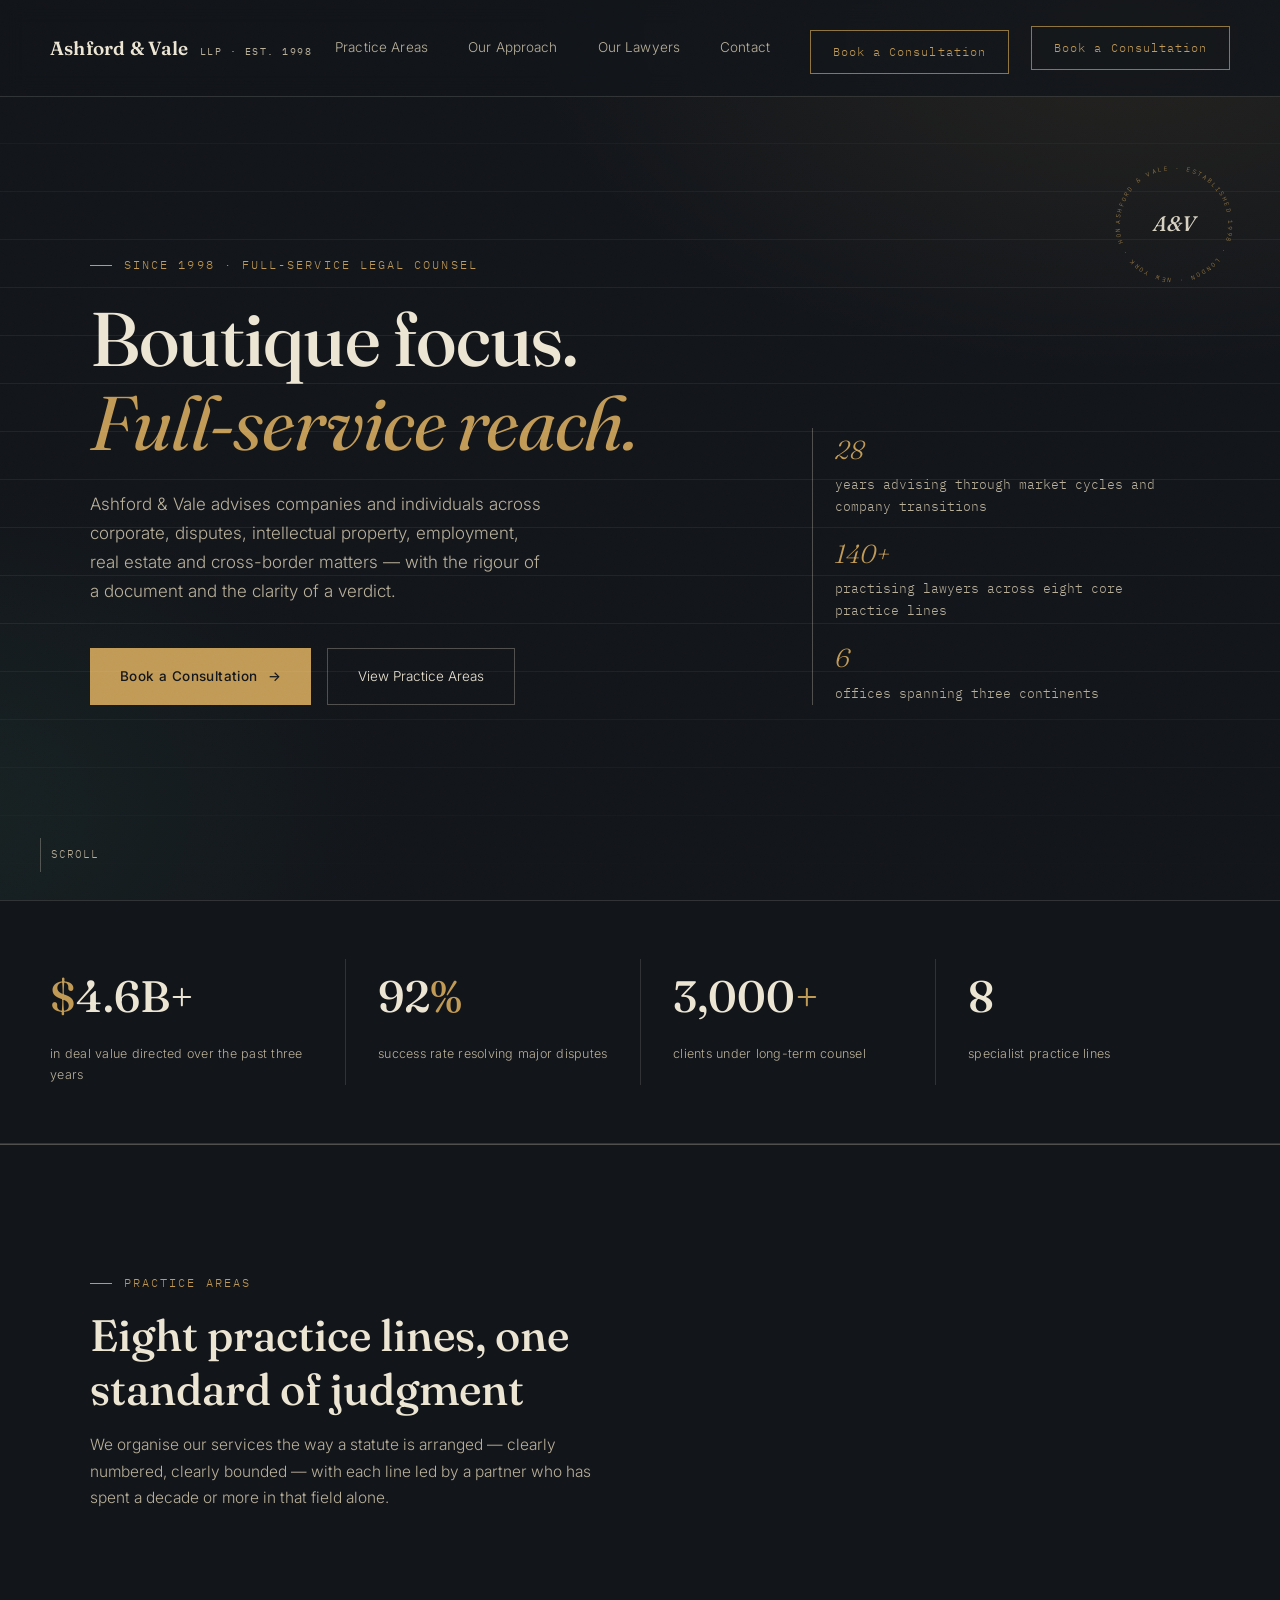
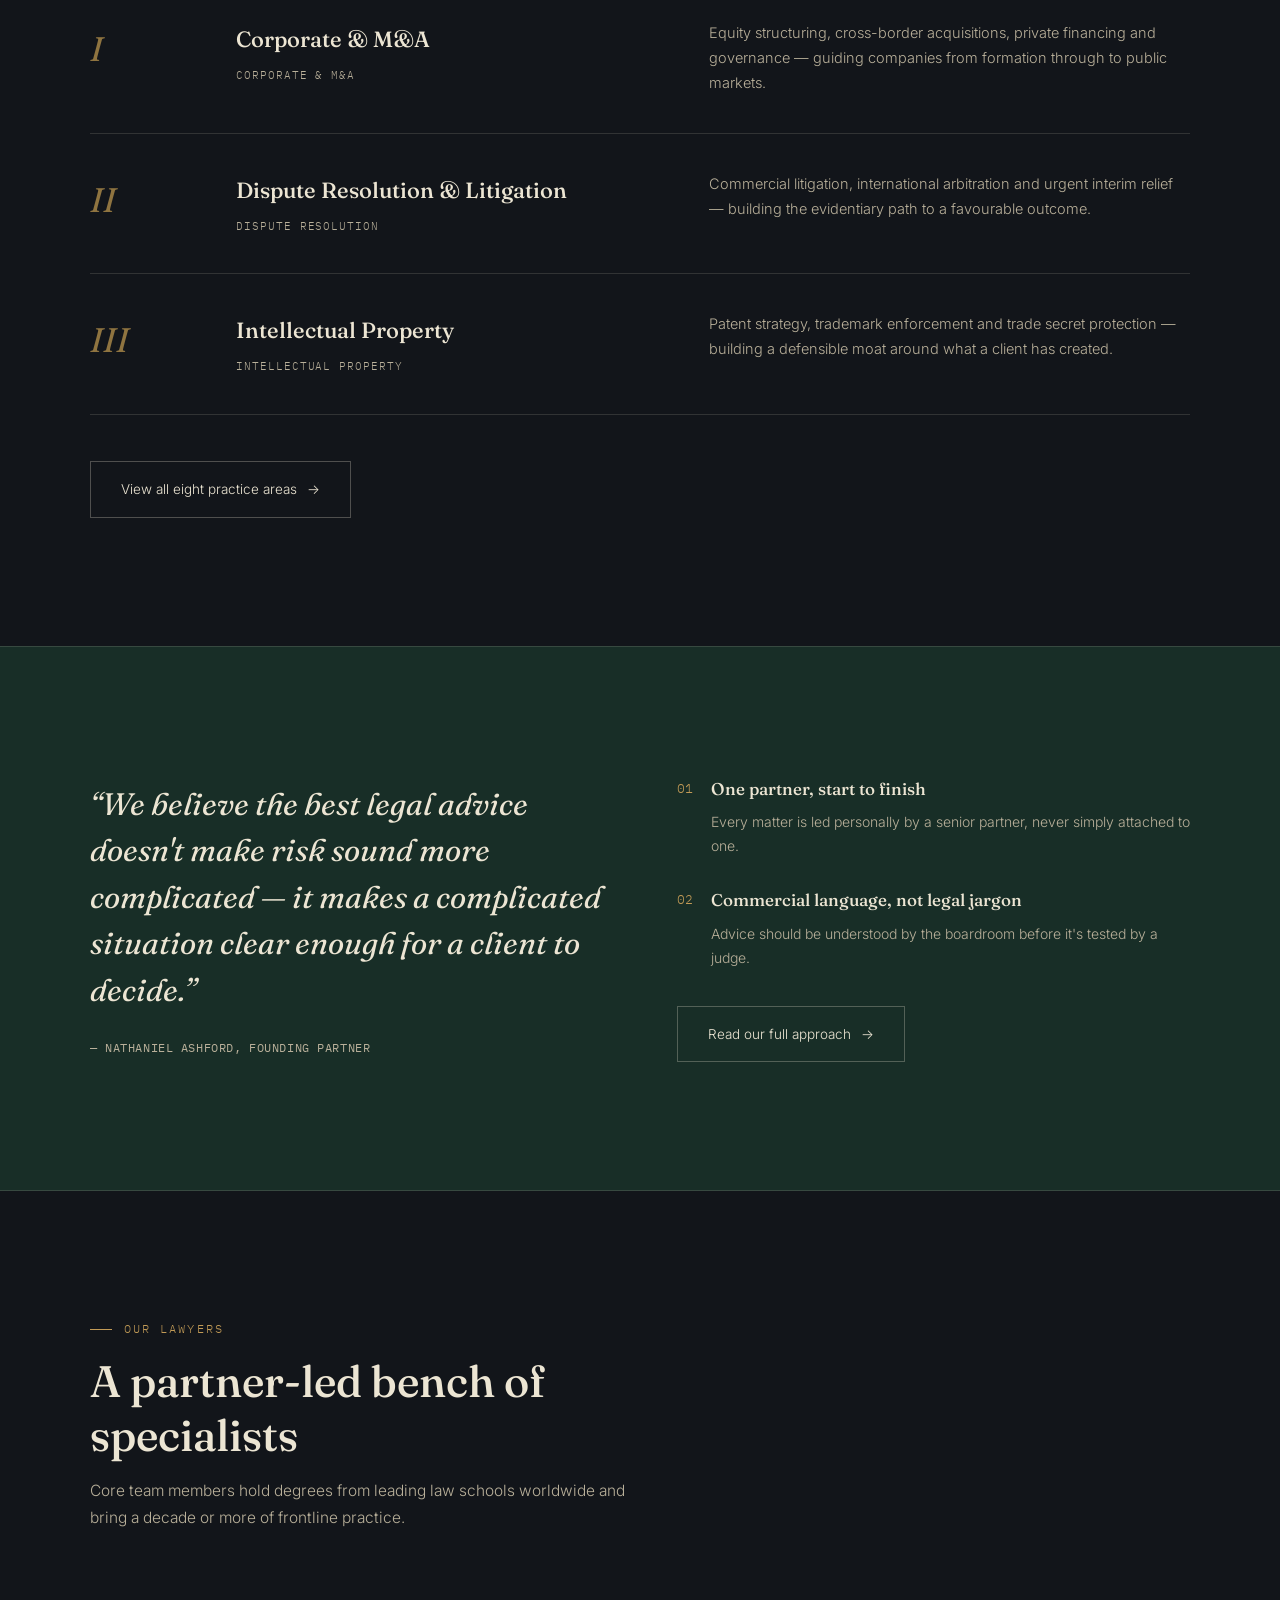
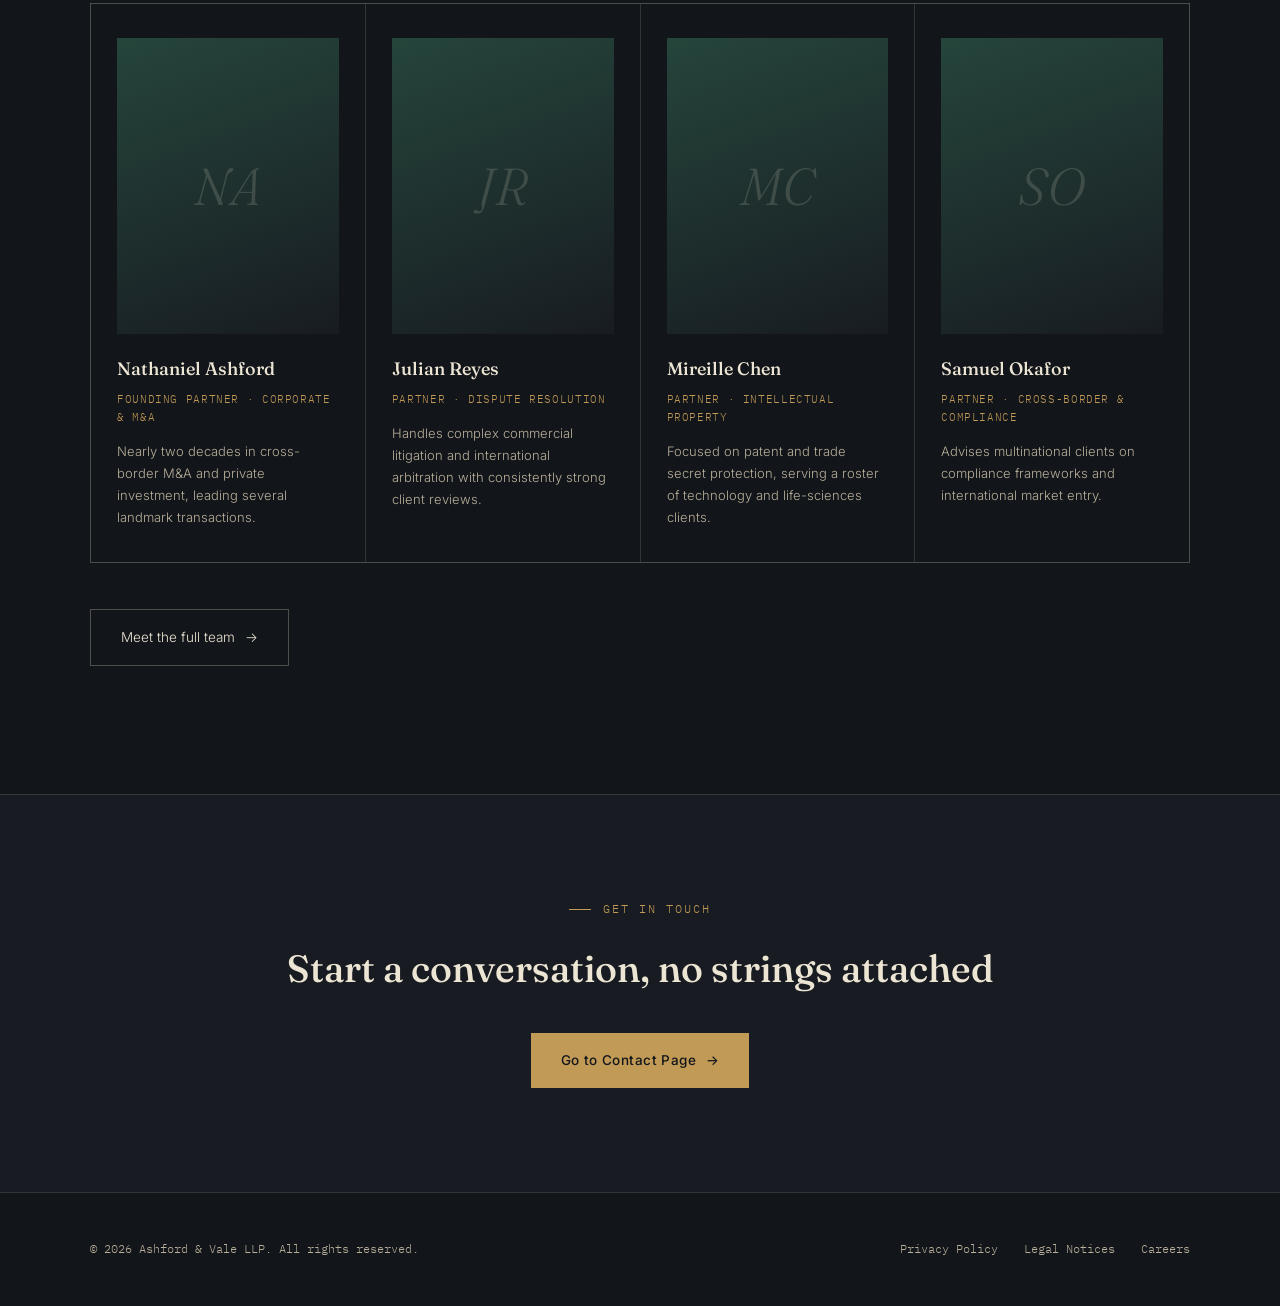
==== index.html @ 418a52b7 "Add files via upload" ====
<!DOCTYPE html>
<html lang="en">
<head>
<meta charset="UTF-8">
<meta name="viewport" content="width=device-width, initial-scale=1.0">
<title>Ashford &amp; Vale LLP | Full-Service Legal Counsel</title>
<link rel="preconnect" href="https://fonts.googleapis.com">
<link rel="preconnect" href="https://fonts.gstatic.com" crossorigin>
<link href="https://fonts.googleapis.com/css2?family=Fraunces:ital,opsz,wght@0,9..144,300;0,9..144,500;0,9..144,600;1,9..144,400;1,9..144,500&family=Inter:wght@300;400;500;600&family=IBM+Plex+Mono:wght@400;500&display=swap" rel="stylesheet">
<link rel="stylesheet" href="style.css">
</head>
<body>

<header class="site">
  <div class="wrap nav-inner">
    <a href="index.html" class="brand">Ashford &amp; Vale<small>LLP · EST. 1998</small></a>
    <button class="nav-toggle" id="navToggle" aria-label="Open menu" aria-expanded="false">☰</button>
    <nav class="links" id="navLinks">
      <a href="practice.html">Practice Areas</a>
      <a href="approach.html">Our Approach</a>
      <a href="team.html">Our Lawyers</a>
      <a href="contact.html">Contact</a>
      <a href="contact.html" class="cta-btn" style="display:inline-block; margin-top:8px;">Book a Consultation</a>
    </nav>
    <a href="contact.html" class="cta-btn desktop-only">Book a Consultation</a>
  </div>
</header>

<main id="top">

  <section class="hero">
    <div class="wrap hero-grid">
      <div>
        <div class="eyebrow">Since 1998 · Full-Service Legal Counsel</div>
        <h1>Boutique focus.<br><em>Full-service reach.</em></h1>
        <p class="lede">Ashford &amp; Vale advises companies and individuals across corporate, disputes, intellectual property, employment, real estate and cross-border matters — with the rigour of a document and the clarity of a verdict.</p>
        <div class="hero-actions">
          <a href="contact.html" class="btn-primary">Book a Consultation <span class="arrow">→</span></a>
          <a href="practice.html" class="btn-ghost">View Practice Areas</a>
        </div>
      </div>
      <div class="hero-side">
        <div class="hero-facts">
          <div><span class="num">28</span>years advising through market cycles and company transitions</div>
          <div><span class="num">140+</span>practising lawyers across eight core practice lines</div>
          <div><span class="num">6</span>offices spanning three continents</div>
        </div>
      </div>
    </div>
    <div class="seal" aria-hidden="true">
      <svg viewBox="0 0 200 200" class="seal-ring">
        <defs><path id="circlePath" d="M 100,100 m -82,0 a 82,82 0 1,1 164,0 a 82,82 0 1,1 -164,0"/></defs>
        <text font-family="IBM Plex Mono, monospace" font-size="9.2" letter-spacing="2.6" fill="var(--brass)">
          <textPath href="#circlePath">ASHFORD &amp; VALE · ESTABLISHED 1998 · LONDON · NEW YORK · HONG KONG · </textPath>
        </text>
      </svg>
      <div class="seal-center">A&amp;V</div>
    </div>
    <div class="scroll-cue"><span class="line"></span>SCROLL</div>
  </section>

  <div class="stats">
    <div class="wrap stats-grid">
      <div class="stat reveal"><div class="n"><span>$</span>4.6B+</div><div class="l">in deal value directed over the past three years</div></div>
      <div class="stat reveal"><div class="n">92<span>%</span></div><div class="l">success rate resolving major disputes</div></div>
      <div class="stat reveal"><div class="n">3,000<span>+</span></div><div class="l">clients under long-term counsel</div></div>
      <div class="stat reveal"><div class="n">8</div><div class="l">specialist practice lines</div></div>
    </div>
  </div>

  <section class="articles">
    <div class="wrap">
      <div class="sec-head reveal">
        <div class="eyebrow">Practice Areas</div>
        <h2>Eight practice lines, one standard of judgment</h2>
        <p>We organise our services the way a statute is arranged — clearly numbered, clearly bounded — with each line led by a partner who has spent a decade or more in that field alone.</p>
      </div>

      <div class="article-row reveal">
        <div class="roman">I</div>
        <div><h3>Corporate &amp; M&amp;A</h3><span class="tag">Corporate &amp; M&amp;A</span></div>
        <p>Equity structuring, cross-border acquisitions, private financing and governance — guiding companies from formation through to public markets.</p>
      </div>
      <div class="article-row reveal">
        <div class="roman">II</div>
        <div><h3>Dispute Resolution &amp; Litigation</h3><span class="tag">Dispute Resolution</span></div>
        <p>Commercial litigation, international arbitration and urgent interim relief — building the evidentiary path to a favourable outcome.</p>
      </div>
      <div class="article-row reveal">
        <div class="roman">III</div>
        <div><h3>Intellectual Property</h3><span class="tag">Intellectual Property</span></div>
        <p>Patent strategy, trademark enforcement and trade secret protection — building a defensible moat around what a client has created.</p>
      </div>

      <div style="margin-top:46px;">
        <a href="practice.html" class="btn-ghost">View all eight practice areas <span class="arrow">→</span></a>
      </div>
    </div>
  </section>

  <section class="approach">
    <div class="wrap approach-grid">
      <blockquote class="reveal">
        &ldquo;We believe the best legal advice doesn't make risk sound more complicated — it makes a complicated situation clear enough for a client to decide.&rdquo;
        <cite>— Nathaniel Ashford, Founding Partner</cite>
      </blockquote>
      <div class="approach-list">
        <div class="approach-item reveal">
          <div class="mk">01</div>
          <div><h4>One partner, start to finish</h4><p>Every matter is led personally by a senior partner, never simply attached to one.</p></div>
        </div>
        <div class="approach-item reveal">
          <div class="mk">02</div>
          <div><h4>Commercial language, not legal jargon</h4><p>Advice should be understood by the boardroom before it's tested by a judge.</p></div>
        </div>
        <div style="margin-top:8px;">
          <a href="approach.html" class="btn-ghost">Read our full approach <span class="arrow">→</span></a>
        </div>
      </div>
    </div>
  </section>

  <section id="team-teaser">
    <div class="wrap">
      <div class="sec-head reveal">
        <div class="eyebrow">Our Lawyers</div>
        <h2>A partner-led bench of specialists</h2>
        <p>Core team members hold degrees from leading law schools worldwide and bring a decade or more of frontline practice.</p>
      </div>
      <div class="team-grid reveal">
        <div class="team-card">
          <div class="team-photo" data-initial="NA"></div>
          <h4>Nathaniel Ashford</h4>
          <div class="role">Founding Partner · Corporate &amp; M&amp;A</div>
          <p>Nearly two decades in cross-border M&amp;A and private investment, leading several landmark transactions.</p>
        </div>
        <div class="team-card">
          <div class="team-photo" data-initial="JR"></div>
          <h4>Julian Reyes</h4>
          <div class="role">Partner · Dispute Resolution</div>
          <p>Handles complex commercial litigation and international arbitration with consistently strong client reviews.</p>
        </div>
        <div class="team-card">
          <div class="team-photo" data-initial="MC"></div>
          <h4>Mireille Chen</h4>
          <div class="role">Partner · Intellectual Property</div>
          <p>Focused on patent and trade secret protection, serving a roster of technology and life-sciences clients.</p>
        </div>
        <div class="team-card">
          <div class="team-photo" data-initial="SO"></div>
          <h4>Samuel Okafor</h4>
          <div class="role">Partner · Cross-Border &amp; Compliance</div>
          <p>Advises multinational clients on compliance frameworks and international market entry.</p>
        </div>
      </div>
      <div style="margin-top:46px;">
        <a href="team.html" class="btn-ghost">Meet the full team <span class="arrow">→</span></a>
      </div>
    </div>
  </section>

  <section class="contact" style="padding:104px 0;">
    <div class="wrap" style="text-align:center;">
      <div class="eyebrow" style="justify-content:center;">Get in Touch</div>
      <h2 style="font-family:var(--serif); font-weight:500; font-size:clamp(26px,3vw,38px); margin:18px 0 32px;">Start a conversation, no strings attached</h2>
      <a href="contact.html" class="btn-primary">Go to Contact Page <span class="arrow">→</span></a>
    </div>
  </section>

</main>

<footer>
  <div class="wrap foot-row">
    <div>© 2026 Ashford &amp; Vale LLP. All rights reserved.</div>
    <div class="foot-links">
      <a href="#">Privacy Policy</a>
      <a href="#">Legal Notices</a>
      <a href="#">Careers</a>
    </div>
  </div>
</footer>

<script src="script.js"></script>
</body>
</html>
---- style.css ----
:root{
  --ink:#12151a;
  --ink-2:#181c22;
  --paper:#ece5d3;
  --paper-dim:#b9b09a;
  --brass:#c19a56;
  --brass-soft:#8f7440;
  --bottle:#25453b;
  --bottle-soft:#182e27;
  --rule: rgba(236,229,211,0.14);
  --rule-strong: rgba(236,229,211,0.28);
  --serif: 'Fraunces', serif;
  --sans: 'Inter', sans-serif;
  --mono: 'IBM Plex Mono', monospace;
  --ease: cubic-bezier(.22,.68,.1,1);
}

*{box-sizing:border-box; margin:0; padding:0;}
html{scroll-behavior:smooth;}
body{
  background:var(--ink);
  color:var(--paper);
  font-family:var(--sans);
  font-weight:300;
  line-height:1.7;
  overflow-x:hidden;
  position:relative;
}
a{color:inherit; text-decoration:none;}
::selection{background:var(--brass); color:var(--ink);}
:focus-visible{outline:2px solid var(--brass); outline-offset:3px;}
img{max-width:100%; display:block;}

/* film-grain overlay for tactile, printed-paper feel */
body::before{
  content:'';
  position:fixed; inset:0; z-index:999; pointer-events:none;
  opacity:.05; mix-blend-mode:overlay;
  background-image:url("data:image/svg+xml;utf8,<svg xmlns='http://www.w3.org/2000/svg' width='140' height='140'><filter id='n'><feTurbulence type='fractalNoise' baseFrequency='0.9' numOctaves='2' stitchTiles='stitch'/></filter><rect width='100%25' height='100%25' filter='url(%23n)'/></svg>");
}

.wrap{max-width:1180px; margin:0 auto; padding:0 40px;}
@media (max-width:640px){ .wrap{padding:0 22px;} }

.eyebrow{
  font-family:var(--mono);
  font-size:11.5px;
  letter-spacing:.18em;
  text-transform:uppercase;
  color:var(--brass);
  display:flex; align-items:center; gap:12px;
}
.eyebrow::before{content:''; width:22px; height:1px; background:var(--brass);}

/* ---------- NAV ---------- */
header.site{
  position:fixed; top:0; left:0; right:0; z-index:100;
  background:rgba(18,21,26,0.82);
  backdrop-filter: blur(12px) saturate(120%);
  border-bottom:1px solid var(--rule);
  transition: border-color .4s;
}
.nav-inner{
  display:flex; align-items:center; justify-content:space-between;
  padding:22px 0;
}
.brand{
  font-family:var(--serif);
  font-weight:600;
  font-size:19px;
  letter-spacing:.01em;
  display:flex; align-items:baseline; gap:11px;
}
.brand small{
  font-family:var(--mono); font-size:9.5px; color:var(--paper-dim);
  letter-spacing:.16em; font-weight:400;
}
nav.links{display:flex; align-items:center; gap:40px; font-size:13.5px;}
nav.links a:not(.cta-btn){
  position:relative; padding:4px 0; color:var(--paper-dim);
  transition:color .3s var(--ease);
  letter-spacing:.01em;
}
nav.links a:not(.cta-btn):hover, nav.links a:not(.cta-btn):focus-visible{color:var(--paper);}
nav.links a:not(.cta-btn)::after{
  content:''; position:absolute; left:0; bottom:-4px; width:0; height:1px;
  background:var(--brass); transition:width .35s var(--ease);
}
nav.links a:not(.cta-btn):hover::after{width:100%;}
nav.links a.active{color:var(--paper);}
nav.links a.active::after{width:100%;}
.cta-btn{
  font-family:var(--mono); font-size:11.5px; letter-spacing:.09em;
  border:1px solid var(--brass-soft); color:var(--brass);
  padding:11px 22px; transition:all .3s var(--ease);
  white-space:nowrap;
}
.cta-btn:hover{background:var(--brass); color:var(--ink); border-color:var(--brass);}
.nav-toggle{display:none; background:none; border:none; color:var(--paper); font-size:20px; cursor:pointer; line-height:1;}
@media (max-width:860px){
  nav.links{
    position:fixed; top:70px; left:0; right:0; bottom:0;
    flex-direction:column; align-items:flex-start; gap:0;
    background:var(--ink); padding:20px 22px;
    transform:translateY(-8px); opacity:0; pointer-events:none;
    transition:opacity .3s, transform .3s;
  }
  nav.links.open{opacity:1; transform:translateY(0); pointer-events:auto;}
  nav.links a:not(.cta-btn){padding:16px 0; border-bottom:1px solid var(--rule); font-size:16px; width:100%;}
  .nav-toggle{display:block;}
  .cta-btn.desktop-only{display:none;}
}

/* ---------- HERO ---------- */
.hero{
  min-height:100svh;
  display:flex; flex-direction:column; justify-content:center;
  position:relative;
  padding:150px 0 90px;
  background:
    radial-gradient(ellipse 1000px 560px at 88% 4%, rgba(193,154,86,0.10), transparent 60%),
    radial-gradient(ellipse 700px 500px at -5% 90%, rgba(37,69,59,0.28), transparent 65%),
    var(--ink);
}
.hero::after{
  content:''; position:absolute; inset:0; pointer-events:none;
  background-image: repeating-linear-gradient(180deg, transparent 0 47px, var(--rule) 47px 48px);
  -webkit-mask-image: linear-gradient(180deg, transparent, black 30%, black 70%, transparent);
  mask-image: linear-gradient(180deg, transparent, black 30%, black 70%, transparent);
  opacity:.5;
}
.hero-grid{
  display:grid; grid-template-columns: 1.4fr .8fr; gap:60px; align-items:end;
  position:relative;
}
@media (max-width:900px){ .hero-grid{grid-template-columns:1fr;} }
.hero h1{
  font-family:var(--serif);
  font-weight:500;
  font-size:clamp(38px, 6vw, 76px);
  line-height:1.1;
  letter-spacing:-0.01em;
  margin:22px 0 26px;
}
.hero h1 em{font-style:italic; font-weight:400; color:var(--brass);}
.hero p.lede{
  font-size:17px; color:var(--paper-dim); max-width:46ch; font-weight:300;
}
.hero-side{
  display:flex; flex-direction:column; gap:26px; align-items:flex-start;
}
.hero-facts{
  font-family:var(--mono); font-size:13px; color:var(--paper-dim);
  border-left:1px solid var(--rule-strong); padding-left:22px;
  display:flex; flex-direction:column; gap:14px; width:100%;
}
.hero-facts .num{color:var(--brass); font-size:26px; font-family:var(--serif); font-style:italic; display:block; margin-bottom:2px;}
.hero-actions{display:flex; gap:16px; margin-top:42px; flex-wrap:wrap;}
.btn-primary{
  font-family:var(--sans); font-size:13.5px; letter-spacing:.03em;
  background:var(--brass); color:var(--ink); padding:16px 30px;
  transition:transform .3s var(--ease), background .3s; font-weight:500;
  display:inline-flex; align-items:center; gap:10px;
}
.btn-primary:hover{background:#d3ac67; transform:translateY(-2px);}
.btn-primary .arrow{transition:transform .3s var(--ease);}
.btn-primary:hover .arrow{transform:translateX(4px);}
.btn-ghost{
  font-size:13.5px; padding:16px 30px; border:1px solid var(--rule-strong);
  color:var(--paper); transition:border-color .3s, color .3s;
  display:inline-flex; align-items:center; gap:10px;
}
.btn-ghost:hover{border-color:var(--brass); color:var(--brass);}

/* rotating wax-seal emblem — signature visual motif */
.seal{
  position:absolute; top:158px; right:40px; width:132px; height:132px;
  opacity:.9;
}
.seal-ring{width:100%; height:100%; animation:spin 32s linear infinite;}
.seal-center{
  position:absolute; inset:0; display:flex; align-items:center; justify-content:center;
  font-family:var(--serif); font-style:italic; font-weight:500; font-size:21px; color:var(--paper);
}
@keyframes spin{ to{ transform:rotate(360deg); } }
@media (max-width:900px){ .seal{display:none;} }

.scroll-cue{
  position:absolute; bottom:28px; left:40px;
  font-family:var(--mono); font-size:10.5px; color:var(--paper-dim);
  display:flex; align-items:center; gap:10px; letter-spacing:.1em;
}
.scroll-cue .line{width:1px; height:34px; background:var(--rule-strong); position:relative; overflow:hidden;}
.scroll-cue .line::after{
  content:''; position:absolute; top:-34px; left:0; width:100%; height:34px; background:var(--brass);
  animation: dropline 2.6s ease-in-out infinite;
}
@keyframes dropline{ to{ top:34px; } }
@media (max-width:640px){ .scroll-cue{display:none;} }

/* ---------- reveal ---------- */
.reveal{opacity:0; transform:translateY(28px); transition:opacity .9s var(--ease), transform .9s var(--ease);}
.reveal.in{opacity:1; transform:none;}

/* ---------- STATS ---------- */
.stats{border-top:1px solid var(--rule); border-bottom:1px solid var(--rule);}
.stats-grid{
  display:grid; grid-template-columns:repeat(4,1fr);
  padding:58px 0;
}
.stat{padding:0 32px; border-left:1px solid var(--rule);}
.stat:first-child{border-left:none; padding-left:0;}
.stat .n{font-family:var(--serif); font-size:44px; font-weight:500; color:var(--paper);}
.stat .n span{color:var(--brass);}
.stat .l{font-size:12.5px; color:var(--paper-dim); margin-top:9px; letter-spacing:.02em;}
@media (max-width:760px){
  .stats-grid{grid-template-columns:repeat(2,1fr); row-gap:38px;}
  .stat:nth-child(3){border-left:none; padding-left:0;}
}
@media (max-width:420px){
  .stats-grid{grid-template-columns:1fr;}
  .stat{border-left:none; padding-left:0; border-top:1px solid var(--rule); padding-top:26px;}
  .stat:first-child{border-top:none; padding-top:0;}
}

/* ---------- SECTION HEADS ---------- */
section{padding:128px 0;}
.sec-head{max-width:640px; margin-bottom:72px;}
.sec-head h2{
  font-family:var(--serif); font-weight:500; font-size:clamp(28px,3.6vw,44px);
  margin-top:16px; line-height:1.22;
}
.sec-head p{color:var(--paper-dim); margin-top:16px; font-size:15.5px; max-width:54ch;}

/* ---------- PRACTICE AREAS (signature) ---------- */
.articles{border-top:1px solid var(--rule-strong);}
.article-row{
  display:grid; grid-template-columns:110px 1fr 1.1fr; gap:36px;
  padding:38px 0; border-bottom:1px solid var(--rule);
  align-items:start; position:relative;
  transition:background .35s;
}
.article-row:hover{background:rgba(193,154,86,0.045);}
.article-row .roman{
  font-family:var(--serif); font-style:italic; font-weight:400;
  font-size:34px; color:var(--brass-soft); transition:color .35s;
}
.article-row:hover .roman{color:var(--brass);}
.article-row h3{
  font-family:var(--serif); font-weight:500; font-size:22px; color:var(--paper);
}
.article-row .tag{
  font-family:var(--mono); font-size:10.5px; color:var(--paper-dim);
  letter-spacing:.09em; margin-top:8px; display:block; text-transform:uppercase;
}
.article-row p{color:var(--paper-dim); font-size:14.5px; max-width:56ch;}
@media (max-width:760px){
  .article-row{grid-template-columns:50px 1fr; row-gap:12px;}
  .article-row p{grid-column:1 / -1;}
  .article-row .roman{font-size:24px;}
}

/* ---------- APPROACH / QUOTE ---------- */
.approach{background:var(--bottle-soft); border-top:1px solid var(--rule); border-bottom:1px solid var(--rule);}
.approach-grid{display:grid; grid-template-columns:1fr 1fr; gap:74px; align-items:center;}
@media (max-width:900px){ .approach-grid{grid-template-columns:1fr; gap:44px;} }
blockquote{
  font-family:var(--serif); font-style:italic; font-weight:400;
  font-size:clamp(22px,2.6vw,31px); line-height:1.5; color:var(--paper);
}
blockquote cite{
  display:block; font-family:var(--mono); font-style:normal; font-size:11.5px;
  color:var(--paper-dim); margin-top:26px; letter-spacing:.05em; text-transform:uppercase;
}
.approach-list{display:flex; flex-direction:column; gap:28px;}
.approach-item{display:flex; gap:18px;}
.approach-item .mk{font-family:var(--mono); color:var(--brass); font-size:13px; padding-top:3px;}
.approach-item h4{font-family:var(--serif); font-size:17px; font-weight:500; margin-bottom:7px;}
.approach-item p{font-size:14px; color:var(--paper-dim);}

/* ---------- TEAM ---------- */
.team-grid{display:grid; grid-template-columns:repeat(4,1fr); gap:1px; background:var(--rule); border:1px solid var(--rule);}
.team-card{background:var(--ink); padding:34px 26px; transition:background .3s;}
.team-card:hover{background:var(--ink-2);}
.team-photo{
  width:100%; aspect-ratio:3/4; background:
    linear-gradient(160deg, var(--bottle) 0%, var(--ink-2) 100%);
  margin-bottom:20px; position:relative; overflow:hidden;
}
.team-photo::after{
  content:attr(data-initial); position:absolute; inset:0; display:flex; align-items:center; justify-content:center;
  font-family:var(--serif); font-style:italic; font-size:52px; color:rgba(236,229,211,0.16);
  letter-spacing:.02em;
}
.team-card h4{font-family:var(--serif); font-size:18px; font-weight:500;}
.team-card .role{font-family:var(--mono); font-size:10.5px; color:var(--brass); margin-top:7px; letter-spacing:.06em; text-transform:uppercase;}
.team-card p{font-size:13px; color:var(--paper-dim); margin-top:13px;}
@media (max-width:900px){ .team-grid{grid-template-columns:repeat(2,1fr);} }

/* ---------- CONTACT ---------- */
.contact{background:var(--ink-2); border-top:1px solid var(--rule);}
.contact-grid{display:grid; grid-template-columns:1fr 1fr; gap:74px;}
@media (max-width:900px){ .contact-grid{grid-template-columns:1fr; gap:52px;} }
.field{margin-bottom:24px;}
.field label{
  font-family:var(--mono); font-size:10.5px; letter-spacing:.09em; color:var(--paper-dim);
  display:block; margin-bottom:9px; text-transform:uppercase;
}
.field input, .field textarea{
  width:100%; background:transparent; border:none; border-bottom:1px solid var(--rule-strong);
  color:var(--paper); font-family:var(--sans); font-size:15px; padding:11px 2px;
  transition:border-color .3s;
}
.field input:focus, .field textarea:focus{border-color:var(--brass); outline:none;}
.field textarea{resize:vertical; min-height:90px;}
.contact-info{display:flex; flex-direction:column; gap:32px;}
.info-block h5{font-family:var(--mono); font-size:10.5px; color:var(--brass); letter-spacing:.09em; margin-bottom:11px; text-transform:uppercase;}
.info-block div{font-size:15px; color:var(--paper);}
.info-block .sub{color:var(--paper-dim); font-size:13.5px; margin-top:4px;}

footer{padding:46px 0; border-top:1px solid var(--rule);}
.foot-row{display:flex; justify-content:space-between; align-items:center; flex-wrap:wrap; gap:16px;}
.foot-row, footer{font-size:12px; color:var(--paper-dim); font-family:var(--mono);}
.foot-links{display:flex; gap:26px;}
.foot-links a{transition:color .25s;}
.foot-links a:hover{color:var(--brass);}

/* ---------- shared: inner page hero ---------- */
.page-hero{padding:162px 0 70px; border-bottom:1px solid var(--rule); position:relative;
  background: radial-gradient(ellipse 800px 420px at 85% 0%, rgba(193,154,86,0.09), transparent 60%);
}
.breadcrumb{font-family:var(--mono); font-size:11.5px; color:var(--paper-dim); margin-bottom:16px; letter-spacing:.03em;}
.breadcrumb a{color:var(--paper-dim); transition:color .25s;}
.breadcrumb a:hover{color:var(--brass);}
.page-hero h1{font-family:var(--serif); font-weight:500; font-size:clamp(32px,4.6vw,56px); line-height:1.15;}
.page-hero p.lede{color:var(--paper-dim); max-width:58ch; margin-top:20px; font-size:16px;}

/* ---------- practice page: matters list ---------- */
.matters{margin-top:18px; display:flex; flex-wrap:wrap; gap:10px;}
.matters span{
  font-family:var(--mono); font-size:11px; color:var(--paper-dim);
  border:1px solid var(--rule-strong); padding:7px 13px; letter-spacing:.03em;
  transition:border-color .25s, color .25s;
}
.matters span:hover{border-color:var(--brass); color:var(--brass);}

/* ---------- approach page: timeline ---------- */
.timeline{border-top:1px solid var(--rule-strong);}
.tl-row{display:grid; grid-template-columns:140px 1fr; gap:32px; padding:36px 0; border-bottom:1px solid var(--rule);}
.tl-row .yr{font-family:var(--serif); font-style:italic; font-size:26px; color:var(--brass);}
.tl-row h4{font-family:var(--serif); font-size:18px; font-weight:500; margin-bottom:7px;}
.tl-row p{color:var(--paper-dim); font-size:14.5px; max-width:60ch;}
@media (max-width:640px){ .tl-row{grid-template-columns:1fr;} }

/* ---------- team page: filters ---------- */
.filters{display:flex; gap:10px; flex-wrap:wrap; margin-bottom:46px;}
.filter-btn{
  font-family:var(--mono); font-size:11.5px; letter-spacing:.05em;
  border:1px solid var(--rule-strong); color:var(--paper-dim);
  padding:10px 17px; background:none; cursor:pointer; transition:all .25s;
  text-transform:uppercase;
}
.filter-btn:hover, .filter-btn.active{border-color:var(--brass); color:var(--brass);}
.team-card[hidden]{display:none;}

/* ---------- contact page: offices ---------- */
.offices{border-top:1px solid var(--rule-strong);}
.office-grid{display:grid; grid-template-columns:repeat(3,1fr); gap:1px; background:var(--rule); border:1px solid var(--rule); margin-top:8px;}
.office-card{background:var(--ink); padding:32px 26px; transition:background .3s;}
.office-card:hover{background:var(--ink-2);}
.office-card h4{font-family:var(--serif); font-size:18px; font-weight:500; margin-bottom:11px;}
.office-card .tag{font-family:var(--mono); font-size:10.5px; color:var(--brass); letter-spacing:.08em; display:block; margin-bottom:15px;}
.office-card div.line{font-size:13.5px; color:var(--paper-dim); margin-top:4px;}
@media (max-width:760px){ .office-grid{grid-template-columns:1fr;} }

@media (prefers-reduced-motion: reduce){
  html{scroll-behavior:auto;}
  .reveal{transition:none; opacity:1; transform:none;}
  .scroll-cue .line::after{animation:none;}
  .seal-ring{animation:none;}
}
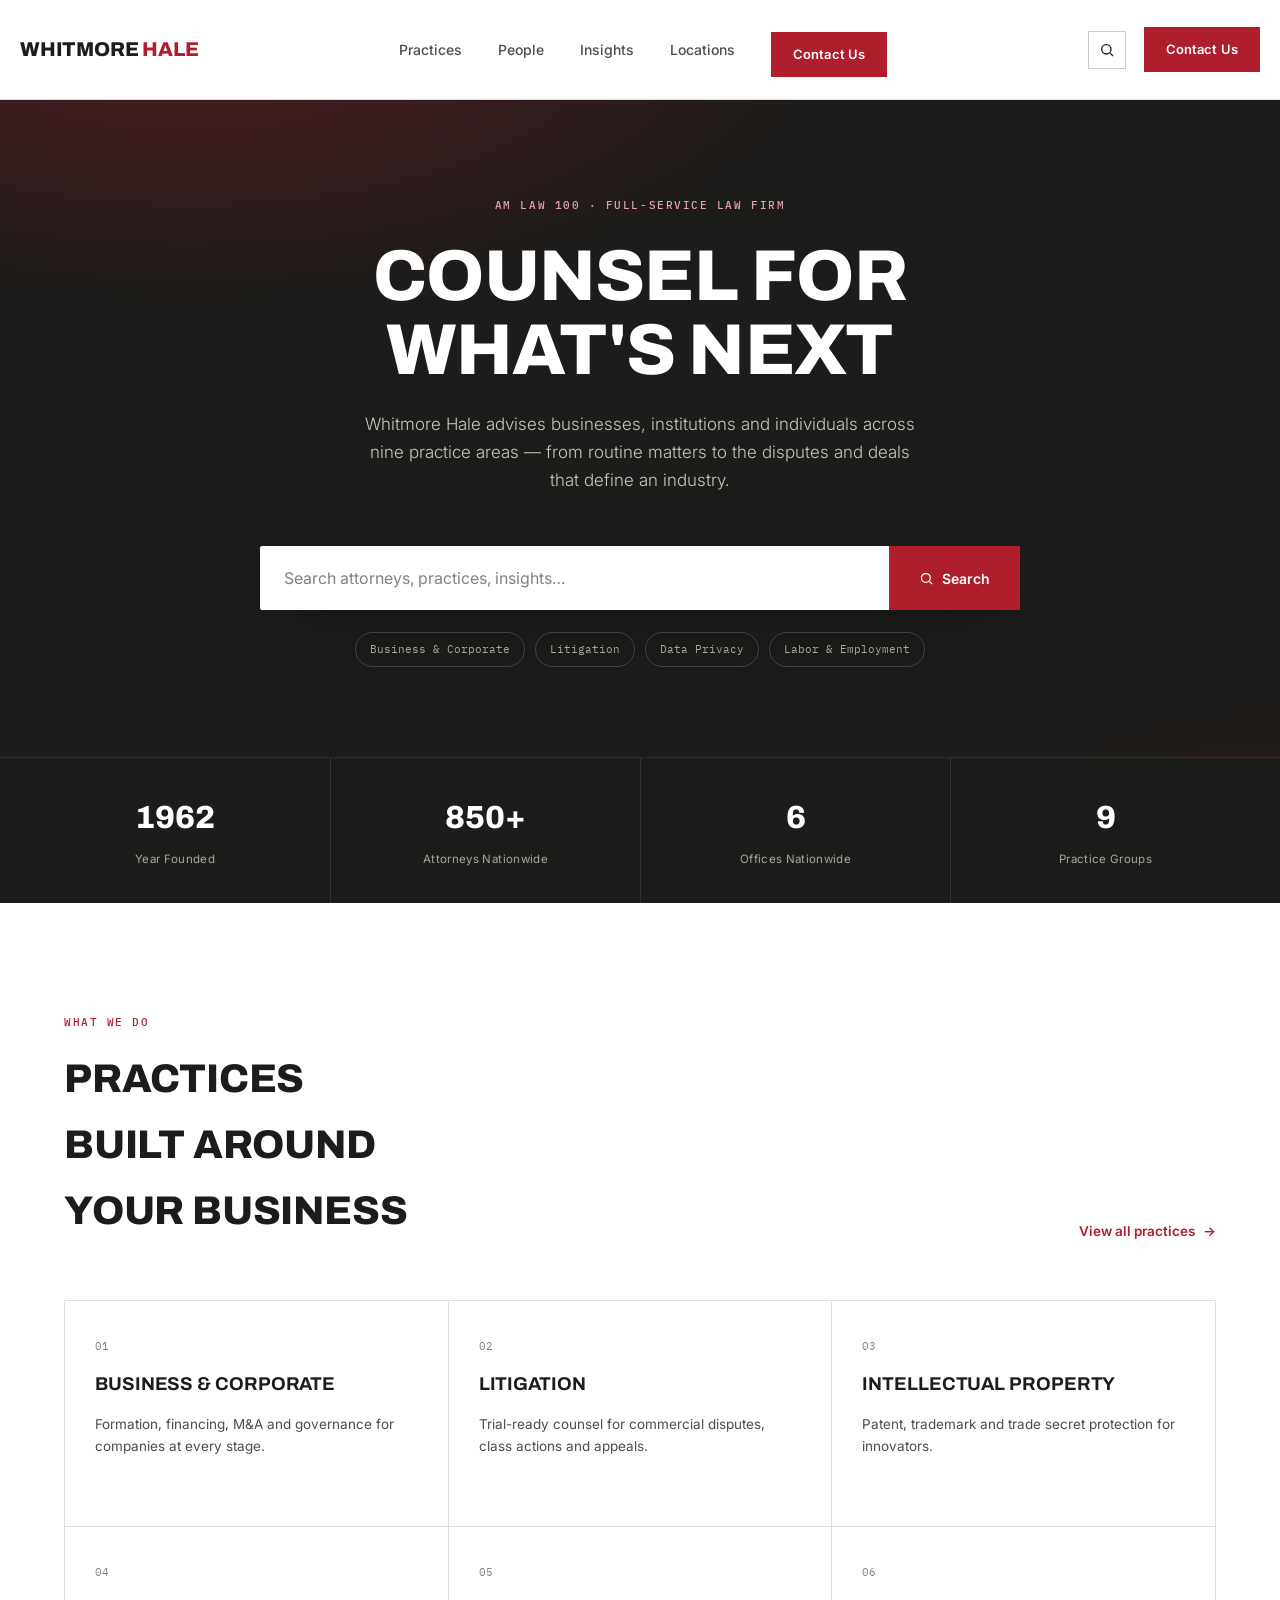
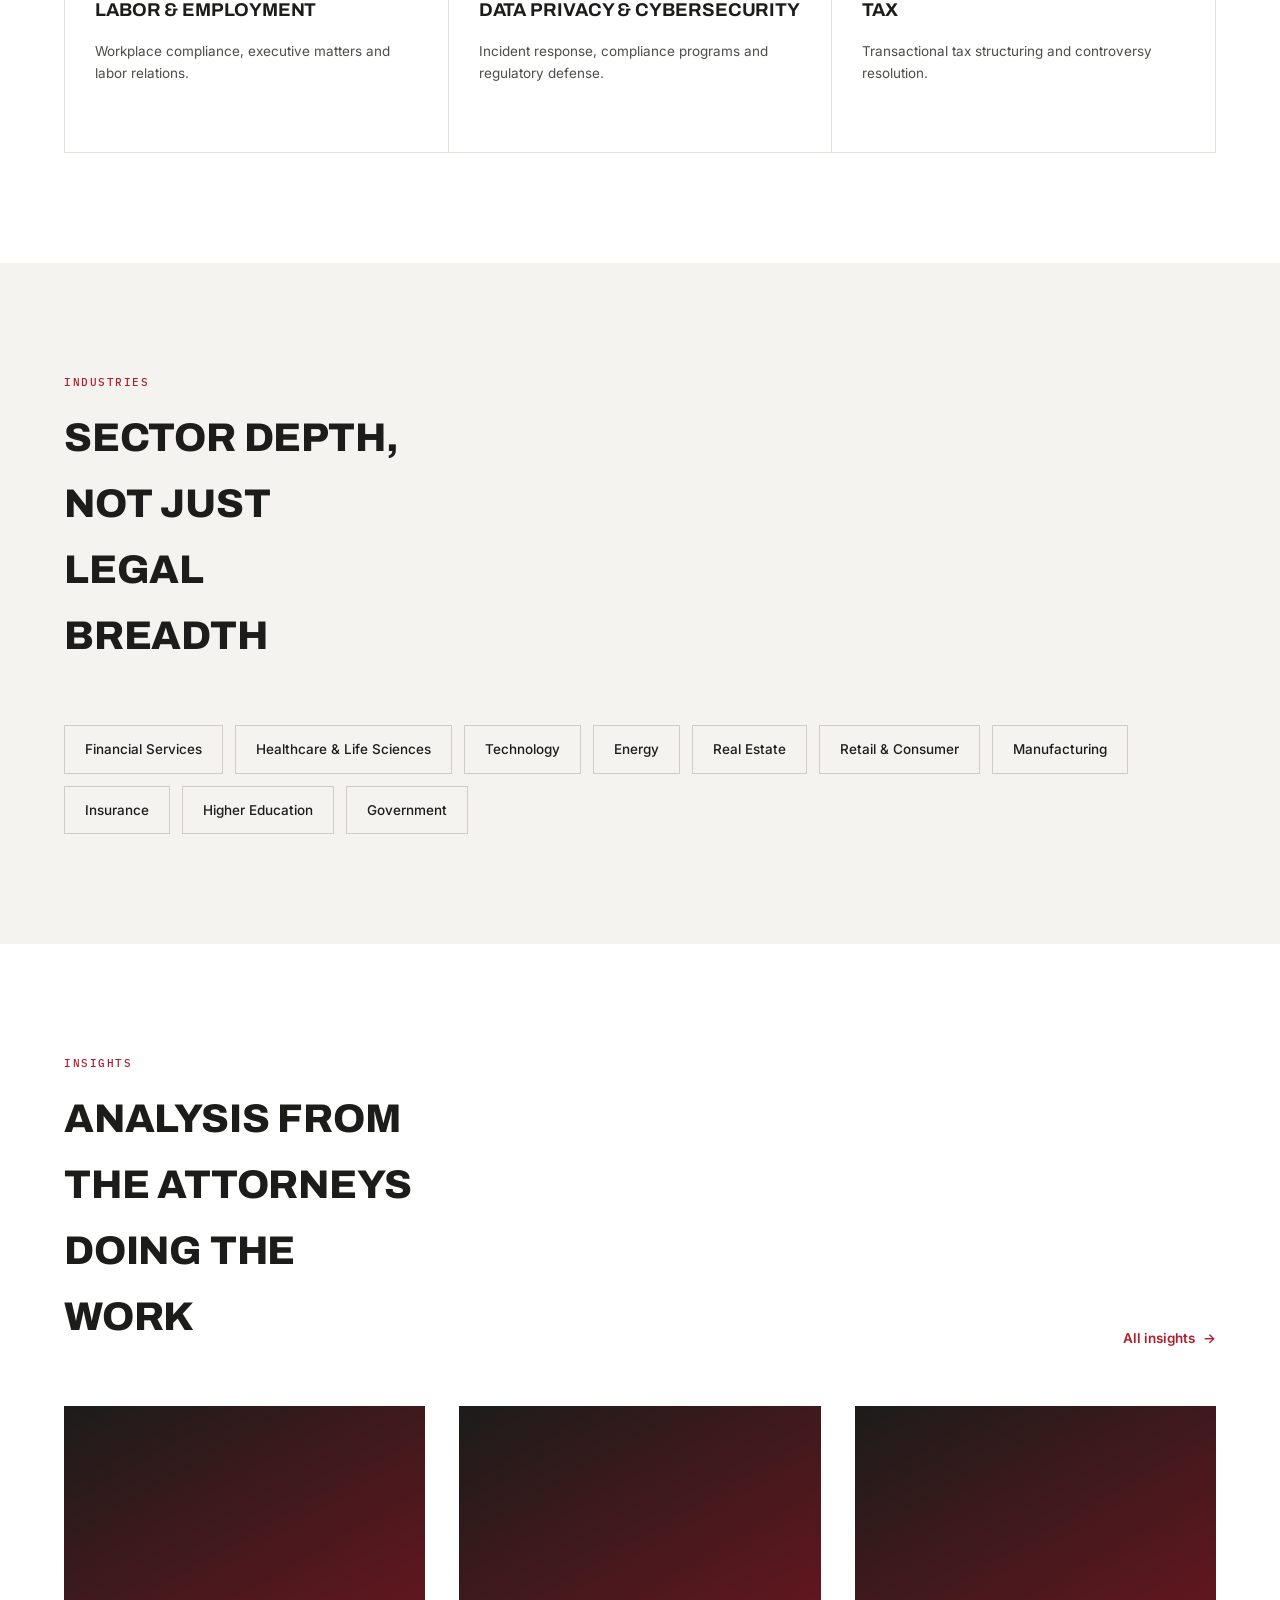
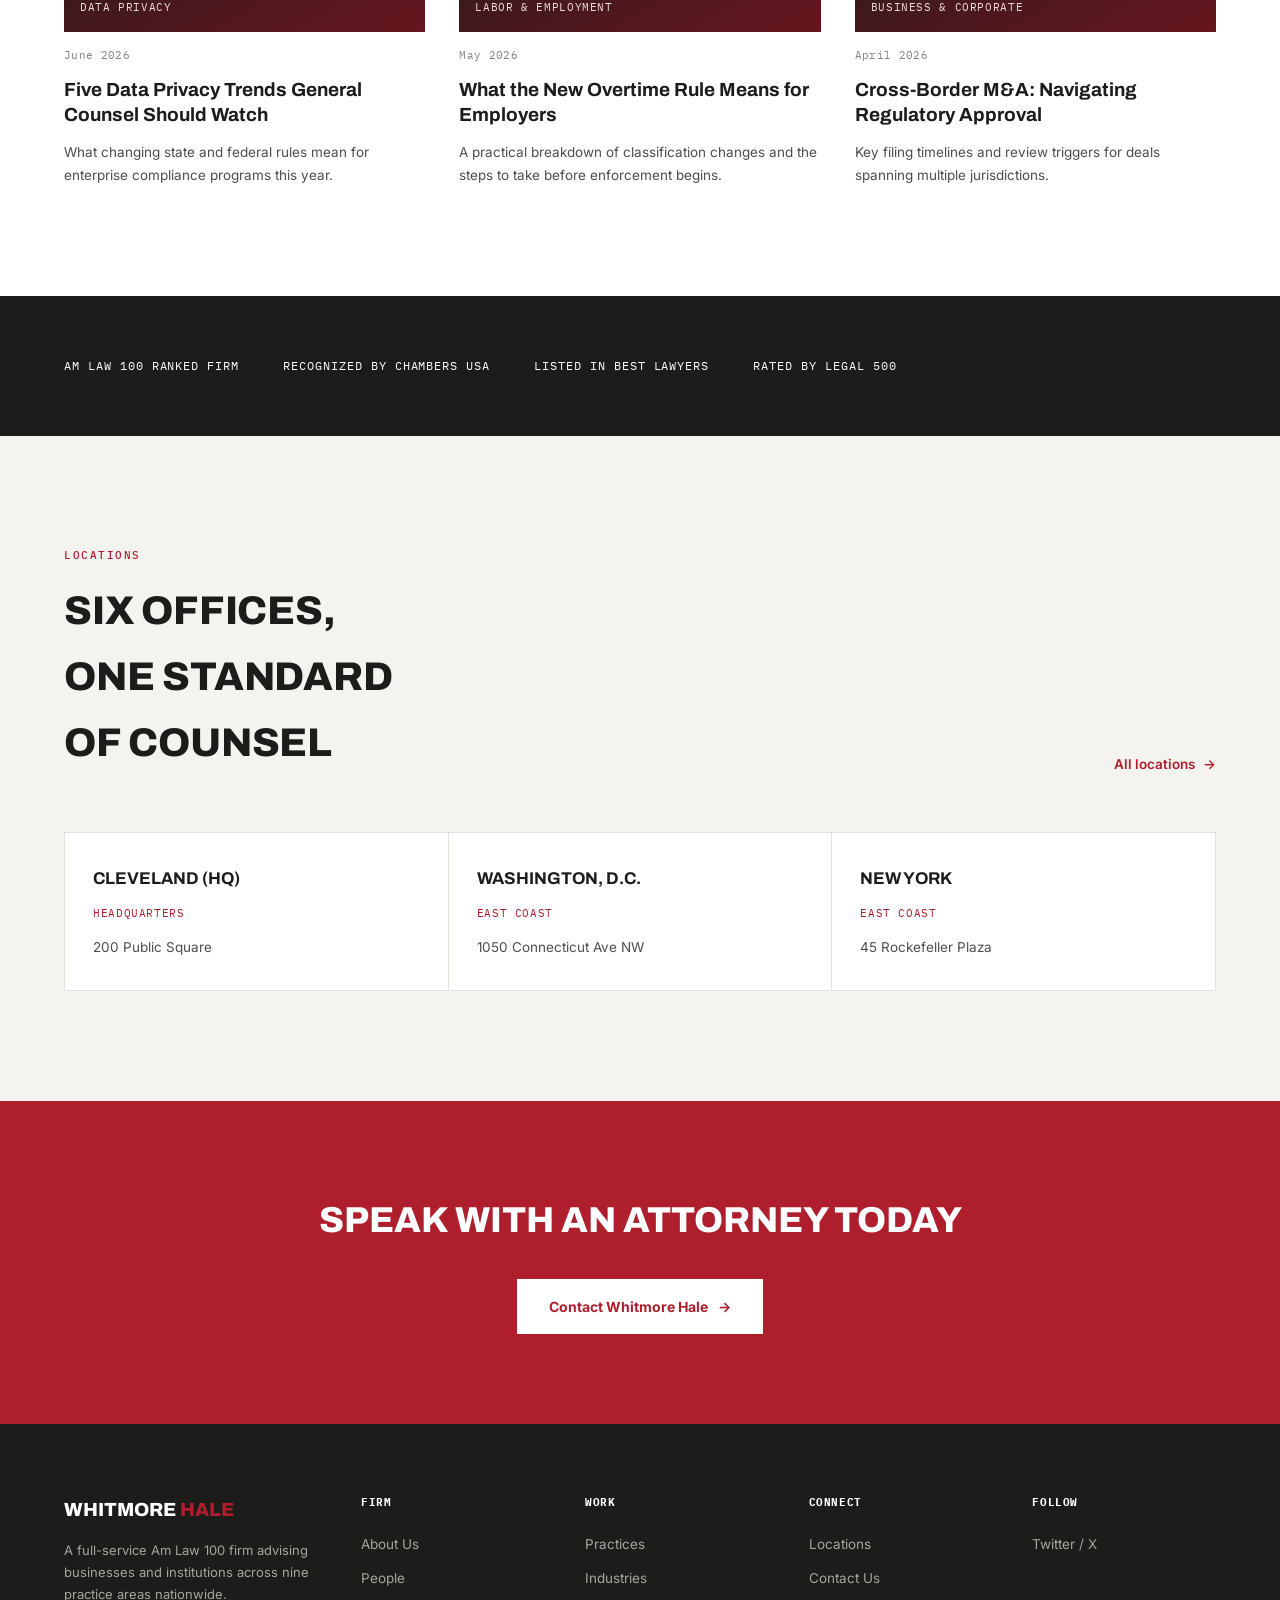
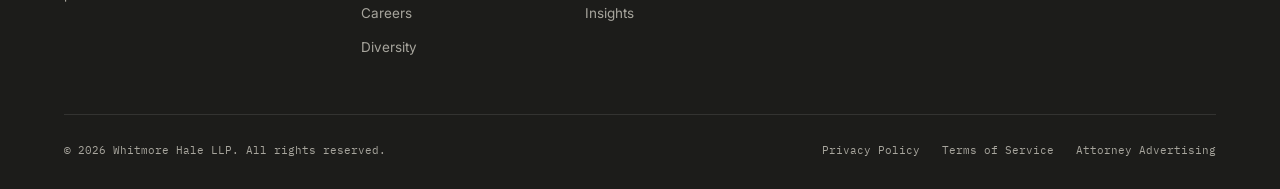
==== commit 36b5e0cc: "Add files via upload" ====
--- a/index.html
+++ b/index.html
@@ -1,185 +1,293 @@
 <!DOCTYPE html>
 <html lang="en">
+
 <head>
-<meta charset="UTF-8">
-<meta name="viewport" content="width=device-width, initial-scale=1.0">
-<title>Ashford &amp; Vale LLP | Full-Service Legal Counsel</title>
-<link rel="preconnect" href="https://fonts.googleapis.com">
-<link rel="preconnect" href="https://fonts.gstatic.com" crossorigin>
-<link href="https://fonts.googleapis.com/css2?family=Fraunces:ital,opsz,wght@0,9..144,300;0,9..144,500;0,9..144,600;1,9..144,400;1,9..144,500&family=Inter:wght@300;400;500;600&family=IBM+Plex+Mono:wght@400;500&display=swap" rel="stylesheet">
-<link rel="stylesheet" href="style.css">
+  <meta charset="UTF-8">
+  <meta name="viewport" content="width=device-width, initial-scale=1.0">
+  <title>Whitmore Hale LLP | Am Law 100 Full-Service Law Firm</title>
+  <link rel="preconnect" href="https://fonts.googleapis.com">
+  <link rel="preconnect" href="https://fonts.gstatic.com" crossorigin>
+  <link
+    href="https://fonts.googleapis.com/css2?family=Archivo:wght@700;800&family=Inter:wght@300;400;500;600&family=IBM+Plex+Mono:wght@400;500&display=swap"
+    rel="stylesheet">
+  <link rel="stylesheet" href="style.css">
 </head>
+
 <body>
 
-<header class="site">
-  <div class="wrap nav-inner">
-    <a href="index.html" class="brand">Ashford &amp; Vale<small>LLP · EST. 1998</small></a>
-    <button class="nav-toggle" id="navToggle" aria-label="Open menu" aria-expanded="false">☰</button>
-    <nav class="links" id="navLinks">
-      <a href="practice.html">Practice Areas</a>
-      <a href="approach.html">Our Approach</a>
-      <a href="team.html">Our Lawyers</a>
-      <a href="contact.html">Contact</a>
-      <a href="contact.html" class="cta-btn" style="display:inline-block; margin-top:8px;">Book a Consultation</a>
-    </nav>
-    <a href="contact.html" class="cta-btn desktop-only">Book a Consultation</a>
-  </div>
-</header>
-
-<main id="top">
-
-  <section class="hero">
-    <div class="wrap hero-grid">
-      <div>
-        <div class="eyebrow">Since 1998 · Full-Service Legal Counsel</div>
-        <h1>Boutique focus.<br><em>Full-service reach.</em></h1>
-        <p class="lede">Ashford &amp; Vale advises companies and individuals across corporate, disputes, intellectual property, employment, real estate and cross-border matters — with the rigour of a document and the clarity of a verdict.</p>
-        <div class="hero-actions">
-          <a href="contact.html" class="btn-primary">Book a Consultation <span class="arrow">→</span></a>
-          <a href="practice.html" class="btn-ghost">View Practice Areas</a>
-        </div>
-      </div>
-      <div class="hero-side">
-        <div class="hero-facts">
-          <div><span class="num">28</span>years advising through market cycles and company transitions</div>
-          <div><span class="num">140+</span>practising lawyers across eight core practice lines</div>
-          <div><span class="num">6</span>offices spanning three continents</div>
-        </div>
+  <header class="site">
+    <div class="wrap nav-inner">
+      <a href="index.html" class="brand">WHITMORE <span>HALE</span></a>
+      <button class="nav-toggle" id="navToggle" aria-label="Open menu" aria-expanded="false">☰</button>
+      <nav class="links" id="navLinks">
+        <a href="practices.html">Practices</a>
+        <a href="people.html">People</a>
+        <a href="insights.html">Insights</a>
+        <a href="contact.html">Locations</a>
+        <a href="contact.html" class="cta-btn" style="display:inline-block; margin-top:10px;">Contact Us</a>
+      </nav>
+      <div class="nav-icons">
+        <button class="icon-btn search-desktop" aria-label="Search"
+          onclick="document.getElementById('heroSearchForm').querySelector('input').focus()">
+          <svg width="16" height="16" viewBox="0 0 24 24" fill="none" stroke="currentColor" stroke-width="2">
+            <circle cx="11" cy="11" r="7" />
+            <path d="m21 21-4.3-4.3" />
+          </svg>
+        </button>
+        <a href="contact.html" class="cta-btn desktop-only">Contact Us</a>
       </div>
     </div>
-    <div class="seal" aria-hidden="true">
-      <svg viewBox="0 0 200 200" class="seal-ring">
-        <defs><path id="circlePath" d="M 100,100 m -82,0 a 82,82 0 1,1 164,0 a 82,82 0 1,1 -164,0"/></defs>
-        <text font-family="IBM Plex Mono, monospace" font-size="9.2" letter-spacing="2.6" fill="var(--brass)">
-          <textPath href="#circlePath">ASHFORD &amp; VALE · ESTABLISHED 1998 · LONDON · NEW YORK · HONG KONG · </textPath>
-        </text>
-      </svg>
-      <div class="seal-center">A&amp;V</div>
+  </header>
+
+  <main>
+
+    <section class="hero">
+      <div class="wrap hero-inner">
+        <div class="eyebrow">Am Law 100 · Full-Service Law Firm</div>
+        <h1>Counsel for<br>what's next</h1>
+        <p class="lede">Whitmore Hale advises businesses, institutions and individuals across nine practice areas — from
+          routine matters to the disputes and deals that define an industry.</p>
+
+        <div class="search-block">
+          <form class="search-form" id="heroSearchForm">
+            <input type="text" placeholder="Search attorneys, practices, insights…" aria-label="Search">
+            <button type="submit">
+              <svg width="15" height="15" viewBox="0 0 24 24" fill="none" stroke="currentColor" stroke-width="2">
+                <circle cx="11" cy="11" r="7" />
+                <path d="m21 21-4.3-4.3" />
+              </svg>
+              Search
+            </button>
+          </form>
+          <div class="search-tags">
+            <span>Business &amp; Corporate</span>
+            <span>Litigation</span>
+            <span>Data Privacy</span>
+            <span>Labor &amp; Employment</span>
+          </div>
+        </div>
+      </div>
+
+      <div class="hero-stats">
+        <div class="wrap">
+          <div class="stat">
+            <div class="n">1962</div>
+            <div class="l">Year Founded</div>
+          </div>
+          <div class="stat">
+            <div class="n">850+</div>
+            <div class="l">Attorneys Nationwide</div>
+          </div>
+          <div class="stat">
+            <div class="n">6</div>
+            <div class="l">Offices Nationwide</div>
+          </div>
+          <div class="stat">
+            <div class="n">9</div>
+            <div class="l">Practice Groups</div>
+          </div>
+        </div>
+      </div>
+    </section>
+
+    <section>
+      <div class="wrap">
+        <div class="sec-head reveal">
+          <div>
+            <div class="eyebrow">What We Do</div>
+            <h2>Practices built around your business</h2>
+          </div>
+          <a href="practices.html" class="link-arrow">View all practices <span class="arrow">→</span></a>
+        </div>
+
+        <div class="practice-grid reveal">
+          <a class="practice-card" href="practices.html">
+            <div class="idx">01</div>
+            <h3>Business &amp; Corporate</h3>
+            <p>Formation, financing, M&amp;A and governance for companies at every stage.</p>
+            <div class="go">View practice →</div>
+          </a>
+          <a class="practice-card" href="practices.html">
+            <div class="idx">02</div>
+            <h3>Litigation</h3>
+            <p>Trial-ready counsel for commercial disputes, class actions and appeals.</p>
+            <div class="go">View practice →</div>
+          </a>
+          <a class="practice-card" href="practices.html">
+            <div class="idx">03</div>
+            <h3>Intellectual Property</h3>
+            <p>Patent, trademark and trade secret protection for innovators.</p>
+            <div class="go">View practice →</div>
+          </a>
+          <a class="practice-card" href="practices.html">
+            <div class="idx">04</div>
+            <h3>Labor &amp; Employment</h3>
+            <p>Workplace compliance, executive matters and labor relations.</p>
+            <div class="go">View practice →</div>
+          </a>
+          <a class="practice-card" href="practices.html">
+            <div class="idx">05</div>
+            <h3>Data Privacy &amp; Cybersecurity</h3>
+            <p>Incident response, compliance programs and regulatory defense.</p>
+            <div class="go">View practice →</div>
+          </a>
+          <a class="practice-card" href="practices.html">
+            <div class="idx">06</div>
+            <h3>Tax</h3>
+            <p>Transactional tax structuring and controversy resolution.</p>
+            <div class="go">View practice →</div>
+          </a>
+        </div>
+      </div>
+    </section>
+
+    <section class="section-alt">
+      <div class="wrap">
+        <div class="sec-head reveal">
+          <div>
+            <div class="eyebrow">Industries</div>
+            <h2>Sector depth, not just legal breadth</h2>
+          </div>
+        </div>
+        <div class="industries reveal">
+          <span class="industry-pill">Financial Services</span>
+          <span class="industry-pill">Healthcare &amp; Life Sciences</span>
+          <span class="industry-pill">Technology</span>
+          <span class="industry-pill">Energy</span>
+          <span class="industry-pill">Real Estate</span>
+          <span class="industry-pill">Retail &amp; Consumer</span>
+          <span class="industry-pill">Manufacturing</span>
+          <span class="industry-pill">Insurance</span>
+          <span class="industry-pill">Higher Education</span>
+          <span class="industry-pill">Government</span>
+        </div>
+      </div>
+    </section>
+
+    <section>
+      <div class="wrap">
+        <div class="sec-head reveal">
+          <div>
+            <div class="eyebrow">Insights</div>
+            <h2>Analysis from the attorneys doing the work</h2>
+          </div>
+          <a href="insights.html" class="link-arrow">All insights <span class="arrow">→</span></a>
+        </div>
+        <div class="insight-grid reveal">
+          <a class="insight-card" href="insights.html">
+            <div class="insight-thumb" data-tag="Data Privacy"></div>
+            <div class="date">June 2026</div>
+            <h3>Five Data Privacy Trends General Counsel Should Watch</h3>
+            <p>What changing state and federal rules mean for enterprise compliance programs this year.</p>
+          </a>
+          <a class="insight-card" href="insights.html">
+            <div class="insight-thumb" data-tag="Labor & Employment"></div>
+            <div class="date">May 2026</div>
+            <h3>What the New Overtime Rule Means for Employers</h3>
+            <p>A practical breakdown of classification changes and the steps to take before enforcement begins.</p>
+          </a>
+          <a class="insight-card" href="insights.html">
+            <div class="insight-thumb" data-tag="Business & Corporate"></div>
+            <div class="date">April 2026</div>
+            <h3>Cross-Border M&amp;A: Navigating Regulatory Approval</h3>
+            <p>Key filing timelines and review triggers for deals spanning multiple jurisdictions.</p>
+          </a>
+        </div>
+      </div>
+    </section>
+
+    <section class="recognition" style="padding:60px 0;">
+      <div class="wrap">
+        <div class="recognition-list">
+          <span><span>Am Law 100</span> Ranked Firm</span>
+          <span>Recognized by <span>Chambers USA</span></span>
+          <span>Listed in <span>Best Lawyers</span></span>
+          <span>Rated by <span>Legal 500</span></span>
+        </div>
+      </div>
+    </section>
+
+    <section class="section-alt">
+      <div class="wrap">
+        <div class="sec-head reveal">
+          <div>
+            <div class="eyebrow">Locations</div>
+            <h2>Six offices, one standard of counsel</h2>
+          </div>
+          <a href="contact.html" class="link-arrow">All locations <span class="arrow">→</span></a>
+        </div>
+        <div class="office-grid reveal">
+          <div class="office-card">
+            <h4>Cleveland (HQ)</h4>
+            <span class="tag">Headquarters</span>
+            <div class="line">200 Public Square</div>
+          </div>
+          <div class="office-card">
+            <h4>Washington, D.C.</h4>
+            <span class="tag">East Coast</span>
+            <div class="line">1050 Connecticut Ave NW</div>
+          </div>
+          <div class="office-card">
+            <h4>New York</h4>
+            <span class="tag">East Coast</span>
+            <div class="line">45 Rockefeller Plaza</div>
+          </div>
+        </div>
+      </div>
+    </section>
+
+    <section class="cta-band" style="padding:90px 0;">
+      <div class="wrap">
+        <h2>Speak with an attorney today</h2>
+        <a href="contact.html" class="btn-white">Contact Whitmore Hale <span class="arrow">→</span></a>
+      </div>
+    </section>
+
+  </main>
+
+  <footer>
+    <div class="wrap">
+      <div class="foot-grid">
+        <div>
+          <div class="foot-brand">WHITMORE <span>HALE</span></div>
+          <p>A full-service Am Law 100 firm advising businesses and institutions across nine practice areas nationwide.
+          </p>
+        </div>
+        <div class="foot-col">
+          <h5>Firm</h5>
+          <a href="index.html">About Us</a>
+          <a href="people.html">People</a>
+          <a href="#">Careers</a>
+          <a href="#">Diversity</a>
+        </div>
+        <div class="foot-col">
+          <h5>Work</h5>
+          <a href="practices.html">Practices</a>
+          <a href="index.html">Industries</a>
+          <a href="insights.html">Insights</a>
+        </div>
+        <div class="foot-col">
+          <h5>Connect</h5>
+          <a href="contact.html">Locations</a>
+          <a href="contact.html">Contact Us</a>
+        </div>
+        <div class="foot-col">
+          <h5>Follow</h5>
+          <a href="#">Twitter / X</a>
+        </div>
+      </div>
+      <div class="foot-bottom">
+        <div>© 2026 Whitmore Hale LLP. All rights reserved.</div>
+        <div class="foot-links">
+          <a href="#">Privacy Policy</a>
+          <a href="#">Terms of Service</a>
+          <a href="#">Attorney Advertising</a>
+        </div>
+      </div>
     </div>
-    <div class="scroll-cue"><span class="line"></span>SCROLL</div>
-  </section>
-
-  <div class="stats">
-    <div class="wrap stats-grid">
-      <div class="stat reveal"><div class="n"><span>$</span>4.6B+</div><div class="l">in deal value directed over the past three years</div></div>
-      <div class="stat reveal"><div class="n">92<span>%</span></div><div class="l">success rate resolving major disputes</div></div>
-      <div class="stat reveal"><div class="n">3,000<span>+</span></div><div class="l">clients under long-term counsel</div></div>
-      <div class="stat reveal"><div class="n">8</div><div class="l">specialist practice lines</div></div>
-    </div>
-  </div>
-
-  <section class="articles">
-    <div class="wrap">
-      <div class="sec-head reveal">
-        <div class="eyebrow">Practice Areas</div>
-        <h2>Eight practice lines, one standard of judgment</h2>
-        <p>We organise our services the way a statute is arranged — clearly numbered, clearly bounded — with each line led by a partner who has spent a decade or more in that field alone.</p>
-      </div>
-
-      <div class="article-row reveal">
-        <div class="roman">I</div>
-        <div><h3>Corporate &amp; M&amp;A</h3><span class="tag">Corporate &amp; M&amp;A</span></div>
-        <p>Equity structuring, cross-border acquisitions, private financing and governance — guiding companies from formation through to public markets.</p>
-      </div>
-      <div class="article-row reveal">
-        <div class="roman">II</div>
-        <div><h3>Dispute Resolution &amp; Litigation</h3><span class="tag">Dispute Resolution</span></div>
-        <p>Commercial litigation, international arbitration and urgent interim relief — building the evidentiary path to a favourable outcome.</p>
-      </div>
-      <div class="article-row reveal">
-        <div class="roman">III</div>
-        <div><h3>Intellectual Property</h3><span class="tag">Intellectual Property</span></div>
-        <p>Patent strategy, trademark enforcement and trade secret protection — building a defensible moat around what a client has created.</p>
-      </div>
-
-      <div style="margin-top:46px;">
-        <a href="practice.html" class="btn-ghost">View all eight practice areas <span class="arrow">→</span></a>
-      </div>
-    </div>
-  </section>
-
-  <section class="approach">
-    <div class="wrap approach-grid">
-      <blockquote class="reveal">
-        &ldquo;We believe the best legal advice doesn't make risk sound more complicated — it makes a complicated situation clear enough for a client to decide.&rdquo;
-        <cite>— Nathaniel Ashford, Founding Partner</cite>
-      </blockquote>
-      <div class="approach-list">
-        <div class="approach-item reveal">
-          <div class="mk">01</div>
-          <div><h4>One partner, start to finish</h4><p>Every matter is led personally by a senior partner, never simply attached to one.</p></div>
-        </div>
-        <div class="approach-item reveal">
-          <div class="mk">02</div>
-          <div><h4>Commercial language, not legal jargon</h4><p>Advice should be understood by the boardroom before it's tested by a judge.</p></div>
-        </div>
-        <div style="margin-top:8px;">
-          <a href="approach.html" class="btn-ghost">Read our full approach <span class="arrow">→</span></a>
-        </div>
-      </div>
-    </div>
-  </section>
-
-  <section id="team-teaser">
-    <div class="wrap">
-      <div class="sec-head reveal">
-        <div class="eyebrow">Our Lawyers</div>
-        <h2>A partner-led bench of specialists</h2>
-        <p>Core team members hold degrees from leading law schools worldwide and bring a decade or more of frontline practice.</p>
-      </div>
-      <div class="team-grid reveal">
-        <div class="team-card">
-          <div class="team-photo" data-initial="NA"></div>
-          <h4>Nathaniel Ashford</h4>
-          <div class="role">Founding Partner · Corporate &amp; M&amp;A</div>
-          <p>Nearly two decades in cross-border M&amp;A and private investment, leading several landmark transactions.</p>
-        </div>
-        <div class="team-card">
-          <div class="team-photo" data-initial="JR"></div>
-          <h4>Julian Reyes</h4>
-          <div class="role">Partner · Dispute Resolution</div>
-          <p>Handles complex commercial litigation and international arbitration with consistently strong client reviews.</p>
-        </div>
-        <div class="team-card">
-          <div class="team-photo" data-initial="MC"></div>
-          <h4>Mireille Chen</h4>
-          <div class="role">Partner · Intellectual Property</div>
-          <p>Focused on patent and trade secret protection, serving a roster of technology and life-sciences clients.</p>
-        </div>
-        <div class="team-card">
-          <div class="team-photo" data-initial="SO"></div>
-          <h4>Samuel Okafor</h4>
-          <div class="role">Partner · Cross-Border &amp; Compliance</div>
-          <p>Advises multinational clients on compliance frameworks and international market entry.</p>
-        </div>
-      </div>
-      <div style="margin-top:46px;">
-        <a href="team.html" class="btn-ghost">Meet the full team <span class="arrow">→</span></a>
-      </div>
-    </div>
-  </section>
-
-  <section class="contact" style="padding:104px 0;">
-    <div class="wrap" style="text-align:center;">
-      <div class="eyebrow" style="justify-content:center;">Get in Touch</div>
-      <h2 style="font-family:var(--serif); font-weight:500; font-size:clamp(26px,3vw,38px); margin:18px 0 32px;">Start a conversation, no strings attached</h2>
-      <a href="contact.html" class="btn-primary">Go to Contact Page <span class="arrow">→</span></a>
-    </div>
-  </section>
-
-</main>
-
-<footer>
-  <div class="wrap foot-row">
-    <div>© 2026 Ashford &amp; Vale LLP. All rights reserved.</div>
-    <div class="foot-links">
-      <a href="#">Privacy Policy</a>
-      <a href="#">Legal Notices</a>
-      <a href="#">Careers</a>
-    </div>
-  </div>
-</footer>
-
-<script src="script.js"></script>
+  </footer>
+
+  <script src="script.js"></script>
 </body>
-</html>
+
+</html>
--- a/style.css
+++ b/style.css
@@ -1,381 +1,437 @@
 :root{
-  --ink:#12151a;
-  --ink-2:#181c22;
-  --paper:#ece5d3;
-  --paper-dim:#b9b09a;
-  --brass:#c19a56;
-  --brass-soft:#8f7440;
-  --bottle:#25453b;
-  --bottle-soft:#182e27;
-  --rule: rgba(236,229,211,0.14);
-  --rule-strong: rgba(236,229,211,0.28);
-  --serif: 'Fraunces', serif;
-  --sans: 'Inter', sans-serif;
-  --mono: 'IBM Plex Mono', monospace;
-  --ease: cubic-bezier(.22,.68,.1,1);
+  --paper:#ffffff;
+  --stone:#f4f3f0;
+  --stone-2:#eceae4;
+  --ink:#1c1c1a;
+  --ink-soft:#4d4d49;
+  --dim:#83837c;
+  --red:#af1e2d;
+  --red-dark:#7c1420;
+  --line:#e2e0d9;
+  --line-strong:#cfccc2;
+  --display:'Archivo', sans-serif;
+  --sans:'Inter', sans-serif;
+  --mono:'IBM Plex Mono', monospace;
+  --ease: cubic-bezier(.2,.65,.15,1);
 }
 
 *{box-sizing:border-box; margin:0; padding:0;}
 html{scroll-behavior:smooth;}
 body{
-  background:var(--ink);
-  color:var(--paper);
+  background:var(--paper);
+  color:var(--ink);
   font-family:var(--sans);
-  font-weight:300;
-  line-height:1.7;
+  font-weight:400;
+  line-height:1.65;
   overflow-x:hidden;
-  position:relative;
 }
 a{color:inherit; text-decoration:none;}
-::selection{background:var(--brass); color:var(--ink);}
-:focus-visible{outline:2px solid var(--brass); outline-offset:3px;}
+::selection{background:var(--red); color:var(--paper);}
+:focus-visible{outline:2px solid var(--red); outline-offset:3px;}
 img{max-width:100%; display:block;}
 
-/* film-grain overlay for tactile, printed-paper feel */
-body::before{
-  content:'';
-  position:fixed; inset:0; z-index:999; pointer-events:none;
-  opacity:.05; mix-blend-mode:overlay;
-  background-image:url("data:image/svg+xml;utf8,<svg xmlns='http://www.w3.org/2000/svg' width='140' height='140'><filter id='n'><feTurbulence type='fractalNoise' baseFrequency='0.9' numOctaves='2' stitchTiles='stitch'/></filter><rect width='100%25' height='100%25' filter='url(%23n)'/></svg>");
-}
-
-.wrap{max-width:1180px; margin:0 auto; padding:0 40px;}
+.wrap{max-width:1240px; margin:0 auto; padding:0 44px;}
 @media (max-width:640px){ .wrap{padding:0 22px;} }
 
 .eyebrow{
   font-family:var(--mono);
-  font-size:11.5px;
-  letter-spacing:.18em;
+  font-size:11px;
+  letter-spacing:.14em;
   text-transform:uppercase;
-  color:var(--brass);
-  display:flex; align-items:center; gap:12px;
-}
-.eyebrow::before{content:''; width:22px; height:1px; background:var(--brass);}
+  color:var(--red);
+  display:flex; align-items:center; gap:10px;
+  font-weight:500;
+}
+
+/* ---------- TOP UTILITY BAR ---------- */
+.utility-bar{
+  background:var(--ink); color:#d8d6cf;
+  font-family:var(--mono); font-size:11px; letter-spacing:.04em;
+}
+.utility-inner{
+  display:flex; justify-content:flex-end; gap:28px;
+  padding:9px 0;
+}
+.utility-inner a{opacity:.85; transition:opacity .2s;}
+.utility-inner a:hover{opacity:1; color:var(--paper);}
+@media (max-width:700px){ .utility-bar{display:none;} }
 
 /* ---------- NAV ---------- */
 header.site{
-  position:fixed; top:0; left:0; right:0; z-index:100;
-  background:rgba(18,21,26,0.82);
-  backdrop-filter: blur(12px) saturate(120%);
-  border-bottom:1px solid var(--rule);
-  transition: border-color .4s;
+  position:sticky; top:0; z-index:100;
+  background:rgba(255,255,255,0.96);
+  backdrop-filter:blur(8px);
+  border-bottom:1px solid var(--line);
 }
 .nav-inner{
   display:flex; align-items:center; justify-content:space-between;
   padding:22px 0;
 }
 .brand{
-  font-family:var(--serif);
-  font-weight:600;
-  font-size:19px;
-  letter-spacing:.01em;
-  display:flex; align-items:baseline; gap:11px;
-}
-.brand small{
-  font-family:var(--mono); font-size:9.5px; color:var(--paper-dim);
-  letter-spacing:.16em; font-weight:400;
-}
-nav.links{display:flex; align-items:center; gap:40px; font-size:13.5px;}
+  font-family:var(--display);
+  font-weight:800;
+  font-size:20px;
+  letter-spacing:-0.01em;
+  color:var(--ink);
+  text-transform:uppercase;
+}
+.brand span{color:var(--red);}
+nav.links{display:flex; align-items:center; gap:36px; font-size:14px;}
 nav.links a:not(.cta-btn){
-  position:relative; padding:4px 0; color:var(--paper-dim);
-  transition:color .3s var(--ease);
-  letter-spacing:.01em;
-}
-nav.links a:not(.cta-btn):hover, nav.links a:not(.cta-btn):focus-visible{color:var(--paper);}
+  position:relative; padding:6px 0; color:var(--ink-soft);
+  font-weight:500; transition:color .25s;
+}
+nav.links a:not(.cta-btn):hover, nav.links a:not(.cta-btn).active{color:var(--ink);}
 nav.links a:not(.cta-btn)::after{
-  content:''; position:absolute; left:0; bottom:-4px; width:0; height:1px;
-  background:var(--brass); transition:width .35s var(--ease);
-}
-nav.links a:not(.cta-btn):hover::after{width:100%;}
-nav.links a.active{color:var(--paper);}
-nav.links a.active::after{width:100%;}
+  content:''; position:absolute; left:0; bottom:0; width:0; height:2px;
+  background:var(--red); transition:width .3s var(--ease);
+}
+nav.links a:not(.cta-btn):hover::after, nav.links a:not(.cta-btn).active::after{width:100%;}
+.nav-icons{display:flex; align-items:center; gap:18px;}
+.icon-btn{
+  width:38px; height:38px; display:flex; align-items:center; justify-content:center;
+  border:1px solid var(--line-strong); background:none; cursor:pointer;
+  color:var(--ink); transition:border-color .25s, background .25s;
+}
+.icon-btn:hover{border-color:var(--red); background:var(--stone);}
 .cta-btn{
-  font-family:var(--mono); font-size:11.5px; letter-spacing:.09em;
-  border:1px solid var(--brass-soft); color:var(--brass);
-  padding:11px 22px; transition:all .3s var(--ease);
-  white-space:nowrap;
-}
-.cta-btn:hover{background:var(--brass); color:var(--ink); border-color:var(--brass);}
-.nav-toggle{display:none; background:none; border:none; color:var(--paper); font-size:20px; cursor:pointer; line-height:1;}
-@media (max-width:860px){
+  font-family:var(--sans); font-size:13px; font-weight:600; letter-spacing:.01em;
+  background:var(--red); color:var(--paper); padding:12px 22px;
+  transition:background .25s;
+}
+.cta-btn:hover{background:var(--red-dark);}
+.nav-toggle{display:none; background:none; border:none; color:var(--ink); font-size:22px; cursor:pointer;}
+@media (max-width:900px){
   nav.links{
-    position:fixed; top:70px; left:0; right:0; bottom:0;
-    flex-direction:column; align-items:flex-start; gap:0;
-    background:var(--ink); padding:20px 22px;
-    transform:translateY(-8px); opacity:0; pointer-events:none;
-    transition:opacity .3s, transform .3s;
+    position:fixed; top:0; left:0; right:0; bottom:0; z-index:200;
+    flex-direction:column; align-items:flex-start; justify-content:flex-start; gap:0;
+    background:var(--paper); padding:100px 26px 26px;
+    transform:translateX(100%); transition:transform .35s var(--ease);
   }
-  nav.links.open{opacity:1; transform:translateY(0); pointer-events:auto;}
-  nav.links a:not(.cta-btn){padding:16px 0; border-bottom:1px solid var(--rule); font-size:16px; width:100%;}
-  .nav-toggle{display:block;}
-  .cta-btn.desktop-only{display:none;}
-}
-
-/* ---------- HERO ---------- */
+  nav.links.open{transform:translateX(0);}
+  nav.links a:not(.cta-btn){padding:18px 0; border-bottom:1px solid var(--line); font-size:19px; width:100%;}
+  .nav-toggle{display:block; z-index:201;}
+  .nav-icons .icon-btn.search-desktop{display:none;}
+}
+
+/* ---------- HERO w/ signature search ---------- */
 .hero{
-  min-height:100svh;
-  display:flex; flex-direction:column; justify-content:center;
+  padding:96px 0 0;
+  background:var(--ink);
+  color:var(--paper);
   position:relative;
-  padding:150px 0 90px;
+  overflow:hidden;
+}
+.hero::before{
+  content:'';
+  position:absolute; inset:0;
   background:
-    radial-gradient(ellipse 1000px 560px at 88% 4%, rgba(193,154,86,0.10), transparent 60%),
-    radial-gradient(ellipse 700px 500px at -5% 90%, rgba(37,69,59,0.28), transparent 65%),
-    var(--ink);
-}
-.hero::after{
-  content:''; position:absolute; inset:0; pointer-events:none;
-  background-image: repeating-linear-gradient(180deg, transparent 0 47px, var(--rule) 47px 48px);
-  -webkit-mask-image: linear-gradient(180deg, transparent, black 30%, black 70%, transparent);
-  mask-image: linear-gradient(180deg, transparent, black 30%, black 70%, transparent);
-  opacity:.5;
-}
-.hero-grid{
-  display:grid; grid-template-columns: 1.4fr .8fr; gap:60px; align-items:end;
-  position:relative;
-}
-@media (max-width:900px){ .hero-grid{grid-template-columns:1fr;} }
+    radial-gradient(1100px 480px at 15% -10%, rgba(175,30,45,0.35), transparent 60%),
+    radial-gradient(700px 500px at 100% 110%, rgba(175,30,45,0.18), transparent 60%);
+}
+.hero-inner{position:relative; text-align:center; padding-bottom:90px;}
+.hero .eyebrow{justify-content:center; color:#e2a4ab;}
 .hero h1{
-  font-family:var(--serif);
-  font-weight:500;
-  font-size:clamp(38px, 6vw, 76px);
-  line-height:1.1;
-  letter-spacing:-0.01em;
-  margin:22px 0 26px;
-}
-.hero h1 em{font-style:italic; font-weight:400; color:var(--brass);}
+  font-family:var(--display); font-weight:800; text-transform:uppercase;
+  font-size:clamp(34px,6vw,72px); line-height:1.04; letter-spacing:-0.01em;
+  margin:24px auto 22px; max-width:16ch;
+}
 .hero p.lede{
-  font-size:17px; color:var(--paper-dim); max-width:46ch; font-weight:300;
-}
-.hero-side{
-  display:flex; flex-direction:column; gap:26px; align-items:flex-start;
-}
-.hero-facts{
-  font-family:var(--mono); font-size:13px; color:var(--paper-dim);
-  border-left:1px solid var(--rule-strong); padding-left:22px;
-  display:flex; flex-direction:column; gap:14px; width:100%;
-}
-.hero-facts .num{color:var(--brass); font-size:26px; font-family:var(--serif); font-style:italic; display:block; margin-bottom:2px;}
-.hero-actions{display:flex; gap:16px; margin-top:42px; flex-wrap:wrap;}
-.btn-primary{
-  font-family:var(--sans); font-size:13.5px; letter-spacing:.03em;
-  background:var(--brass); color:var(--ink); padding:16px 30px;
-  transition:transform .3s var(--ease), background .3s; font-weight:500;
+  font-size:17px; color:#c9c7c0; max-width:56ch; margin:0 auto; font-weight:300;
+}
+
+/* signature: oversized search-first block, cutting into hero */
+.search-block{
+  position:relative; margin-top:52px;
+  max-width:760px; margin-left:auto; margin-right:auto;
+}
+.search-form{
+  display:flex; align-items:stretch;
+  background:var(--paper); border-radius:2px;
+  box-shadow:0 24px 60px -20px rgba(0,0,0,0.5);
+}
+.search-form input{
+  flex:1; border:none; background:none; padding:22px 24px;
+  font-family:var(--sans); font-size:16px; color:var(--ink);
+}
+.search-form input:focus{outline:none;}
+.search-form input::placeholder{color:var(--dim);}
+.search-form button{
+  border:none; background:var(--red); color:var(--paper);
+  padding:0 30px; font-family:var(--sans); font-weight:600; font-size:14px;
+  cursor:pointer; transition:background .25s; display:flex; align-items:center; gap:8px;
+}
+.search-form button:hover{background:var(--red-dark);}
+.search-tags{
+  display:flex; gap:10px; justify-content:center; flex-wrap:wrap; margin-top:22px;
+}
+.search-tags span{
+  font-family:var(--mono); font-size:11px; color:#a7a59d;
+  border:1px solid rgba(255,255,255,0.18); padding:7px 14px; border-radius:20px;
+  transition:border-color .2s, color .2s; cursor:default;
+}
+.search-tags span:hover{border-color:var(--red); color:var(--paper);}
+@media (max-width:640px){
+  .search-form{flex-direction:column;}
+  .search-form button{padding:16px; justify-content:center;}
+}
+
+/* stat strip under hero, dark to light seam */
+.hero-stats{
+  position:relative; background:var(--ink);
+  border-top:1px solid rgba(255,255,255,0.08);
+}
+.hero-stats .wrap{
+  display:grid; grid-template-columns:repeat(4,1fr);
+  padding:0;
+}
+.hero-stats .stat{
+  padding:34px 30px; border-left:1px solid rgba(255,255,255,0.1);
+  text-align:center;
+}
+.hero-stats .stat:first-child{border-left:none;}
+.hero-stats .n{font-family:var(--display); font-weight:800; font-size:32px; color:var(--paper);}
+.hero-stats .l{font-size:11.5px; color:#a7a59d; margin-top:6px; letter-spacing:.03em;}
+@media (max-width:760px){
+  .hero-stats .wrap{grid-template-columns:repeat(2,1fr);}
+  .hero-stats .stat:nth-child(3){border-left:none;}
+  .hero-stats .stat{border-bottom:1px solid rgba(255,255,255,0.1);}
+}
+
+/* ---------- reveal ---------- */
+.reveal{opacity:0; transform:translateY(24px); transition:opacity .7s var(--ease), transform .7s var(--ease);}
+.reveal.in{opacity:1; transform:none;}
+
+/* ---------- SECTIONS ---------- */
+section{padding:110px 0;}
+.section-alt{background:var(--stone);}
+.sec-head{
+  display:flex; justify-content:space-between; align-items:flex-end; gap:40px;
+  margin-bottom:56px; flex-wrap:wrap;
+}
+.sec-head h2{
+  font-family:var(--display); font-weight:800; text-transform:uppercase;
+  font-size:clamp(26px,3.4vw,40px); margin-top:14px; letter-spacing:-0.005em;
+  max-width:14ch;
+}
+.sec-head p{color:var(--ink-soft); font-size:15px; max-width:44ch;}
+.link-arrow{
+  font-family:var(--sans); font-size:13.5px; font-weight:600; color:var(--red);
+  display:inline-flex; align-items:center; gap:8px; white-space:nowrap;
+  border-bottom:1px solid transparent; transition:border-color .25s;
+}
+.link-arrow:hover{border-color:var(--red);}
+.link-arrow .arrow{transition:transform .25s var(--ease);}
+.link-arrow:hover .arrow{transform:translateX(4px);}
+
+/* ---------- PRACTICE GRID ---------- */
+.practice-grid{
+  display:grid; grid-template-columns:repeat(3,1fr); gap:1px;
+  background:var(--line); border:1px solid var(--line);
+}
+.practice-card{
+  background:var(--paper); padding:36px 30px;
+  transition:background .3s;
+  display:flex; flex-direction:column; gap:14px;
+}
+.practice-card:hover{background:var(--stone);}
+.practice-card .idx{font-family:var(--mono); font-size:11px; color:var(--dim);}
+.practice-card h3{font-family:var(--display); font-weight:700; font-size:18.5px; text-transform:uppercase; letter-spacing:-0.005em;}
+.practice-card p{font-size:13.5px; color:var(--ink-soft);}
+.practice-card .go{
+  margin-top:auto; font-family:var(--mono); font-size:11px; color:var(--red);
+  display:flex; align-items:center; gap:6px; opacity:0; transform:translateX(-6px);
+  transition:opacity .25s, transform .25s;
+}
+.practice-card:hover .go{opacity:1; transform:none;}
+@media (max-width:900px){ .practice-grid{grid-template-columns:repeat(2,1fr);} }
+@media (max-width:600px){ .practice-grid{grid-template-columns:1fr;} }
+
+/* ---------- INDUSTRIES STRIP ---------- */
+.industries{
+  display:flex; flex-wrap:wrap; gap:12px;
+}
+.industry-pill{
+  font-family:var(--sans); font-size:13.5px; font-weight:500; color:var(--ink);
+  border:1px solid var(--line-strong); padding:12px 20px;
+  transition:border-color .25s, background .25s;
+}
+.industry-pill:hover{border-color:var(--red); background:var(--paper);}
+
+/* ---------- INSIGHTS ---------- */
+.insight-grid{display:grid; grid-template-columns:repeat(3,1fr); gap:34px;}
+@media (max-width:900px){ .insight-grid{grid-template-columns:1fr; gap:40px;} }
+.insight-card{display:flex; flex-direction:column; gap:14px;}
+.insight-thumb{
+  aspect-ratio:16/10; background:linear-gradient(150deg, var(--ink) 0%, var(--red-dark) 130%);
+  position:relative; overflow:hidden;
+}
+.insight-thumb::after{
+  content:attr(data-tag); position:absolute; left:16px; bottom:16px;
+  font-family:var(--mono); font-size:10.5px; letter-spacing:.06em; color:#f0dde0;
+  text-transform:uppercase;
+}
+.insight-card .date{font-family:var(--mono); font-size:11px; color:var(--dim); letter-spacing:.03em;}
+.insight-card h3{font-family:var(--display); font-weight:700; font-size:19px; line-height:1.3;}
+.insight-card p{font-size:13.5px; color:var(--ink-soft);}
+
+/* ---------- RECOGNITION BAND ---------- */
+.recognition{
+  background:var(--ink); color:var(--paper); padding:64px 0;
+}
+.recognition .wrap{display:flex; align-items:center; justify-content:space-between; gap:40px; flex-wrap:wrap;}
+.recognition-list{display:flex; gap:44px; flex-wrap:wrap; font-family:var(--mono); font-size:12px; letter-spacing:.08em; color:#a7a59d; text-transform:uppercase;}
+.recognition-list span{color:var(--paper);}
+
+/* ---------- OFFICES / LOCATIONS ---------- */
+.office-grid{display:grid; grid-template-columns:repeat(3,1fr); gap:1px; background:var(--line); border:1px solid var(--line);}
+.office-card{background:var(--paper); padding:32px 28px; transition:background .3s;}
+.office-card:hover{background:var(--stone);}
+.office-card h4{font-family:var(--display); font-weight:700; font-size:17px; text-transform:uppercase; margin-bottom:12px;}
+.office-card .tag{font-family:var(--mono); font-size:10.5px; color:var(--red); letter-spacing:.06em; display:block; margin-bottom:14px; text-transform:uppercase;}
+.office-card .line{font-size:13.5px; color:var(--ink-soft); margin-top:3px;}
+@media (max-width:900px){ .office-grid{grid-template-columns:1fr 1fr;} }
+@media (max-width:600px){ .office-grid{grid-template-columns:1fr;} }
+
+/* ---------- PAGE HERO (inner pages) ---------- */
+.page-hero{
+  background:var(--ink); color:var(--paper); padding:70px 0 62px;
+  position:relative; overflow:hidden;
+}
+.page-hero::before{
+  content:''; position:absolute; inset:0;
+  background:radial-gradient(900px 420px at 90% -10%, rgba(175,30,45,0.32), transparent 60%);
+}
+.page-hero .wrap{position:relative;}
+.breadcrumb{font-family:var(--mono); font-size:11px; color:#a7a59d; margin-bottom:16px; letter-spacing:.04em;}
+.breadcrumb a{color:#a7a59d; transition:color .2s;}
+.breadcrumb a:hover{color:var(--paper);}
+.page-hero h1{
+  font-family:var(--display); font-weight:800; text-transform:uppercase;
+  font-size:clamp(30px,4.6vw,50px); line-height:1.08; max-width:18ch;
+}
+.page-hero p.lede{color:#c9c7c0; max-width:58ch; margin-top:18px; font-size:15.5px;}
+
+/* ---------- FILTERS ---------- */
+.filters{display:flex; gap:10px; flex-wrap:wrap; margin-bottom:48px;}
+.filter-btn{
+  font-family:var(--mono); font-size:11px; letter-spacing:.05em;
+  border:1px solid var(--line-strong); color:var(--ink-soft);
+  padding:10px 16px; background:none; cursor:pointer; transition:all .2s;
+  text-transform:uppercase;
+}
+.filter-btn:hover, .filter-btn.active{border-color:var(--red); color:var(--red);}
+
+/* ---------- PEOPLE GRID ---------- */
+.people-grid{display:grid; grid-template-columns:repeat(4,1fr); gap:1px; background:var(--line); border:1px solid var(--line);}
+.people-card{background:var(--paper); padding:0 0 26px; transition:background .3s;}
+.people-card:hover{background:var(--stone);}
+.people-photo{
+  width:100%; aspect-ratio:3/4;
+  background:linear-gradient(160deg, var(--stone-2) 0%, var(--line) 100%);
+  position:relative; margin-bottom:20px; overflow:hidden;
+}
+.people-photo::after{
+  content:attr(data-initial); position:absolute; inset:0; display:flex; align-items:center; justify-content:center;
+  font-family:var(--display); font-weight:800; font-size:34px; color:rgba(28,28,26,0.16);
+}
+.people-photo img{
+  width:100%; height:100%; object-fit:cover; display:block; position:relative; z-index:1;
+}
+.people-card .info{padding:0 24px;}
+.people-card h4{font-family:var(--display); font-weight:700; font-size:16.5px;}
+.people-card .role{font-family:var(--mono); font-size:10.5px; color:var(--red); margin-top:7px; letter-spacing:.05em; text-transform:uppercase;}
+.people-card[hidden]{display:none;}
+@media (max-width:900px){ .people-grid{grid-template-columns:repeat(2,1fr);} }
+
+/* ---------- CONTACT FORM ---------- */
+.contact-grid{display:grid; grid-template-columns:1fr 1fr; gap:70px;}
+@media (max-width:900px){ .contact-grid{grid-template-columns:1fr; gap:50px;} }
+.field{margin-bottom:22px;}
+.field label{
+  font-family:var(--mono); font-size:10.5px; letter-spacing:.06em; color:var(--dim);
+  display:block; margin-bottom:9px; text-transform:uppercase;
+}
+.field input, .field textarea, .field select{
+  width:100%; background:var(--paper); border:1px solid var(--line-strong);
+  color:var(--ink); font-family:var(--sans); font-size:14.5px; padding:13px 14px;
+  transition:border-color .25s;
+}
+.field input:focus, .field textarea:focus, .field select:focus{border-color:var(--red); outline:none;}
+.field textarea{resize:vertical; min-height:100px;}
+.contact-info{display:flex; flex-direction:column; gap:30px;}
+.info-block h5{font-family:var(--mono); font-size:10.5px; color:var(--red); letter-spacing:.06em; margin-bottom:10px; text-transform:uppercase;}
+.info-block div{font-size:14.5px; color:var(--ink);}
+.info-block .sub{color:var(--dim); font-size:13px; margin-top:4px;}
+
+/* ---------- CTA BAND ---------- */
+.cta-band{
+  background:var(--red); color:var(--paper); text-align:center; padding:80px 0;
+}
+.cta-band h2{
+  font-family:var(--display); font-weight:800; text-transform:uppercase;
+  font-size:clamp(24px,3vw,36px); margin-bottom:28px;
+}
+.cta-band .btn-white{
   display:inline-flex; align-items:center; gap:10px;
-}
-.btn-primary:hover{background:#d3ac67; transform:translateY(-2px);}
-.btn-primary .arrow{transition:transform .3s var(--ease);}
-.btn-primary:hover .arrow{transform:translateX(4px);}
-.btn-ghost{
-  font-size:13.5px; padding:16px 30px; border:1px solid var(--rule-strong);
-  color:var(--paper); transition:border-color .3s, color .3s;
-  display:inline-flex; align-items:center; gap:10px;
-}
-.btn-ghost:hover{border-color:var(--brass); color:var(--brass);}
-
-/* rotating wax-seal emblem — signature visual motif */
-.seal{
-  position:absolute; top:158px; right:40px; width:132px; height:132px;
-  opacity:.9;
-}
-.seal-ring{width:100%; height:100%; animation:spin 32s linear infinite;}
-.seal-center{
-  position:absolute; inset:0; display:flex; align-items:center; justify-content:center;
-  font-family:var(--serif); font-style:italic; font-weight:500; font-size:21px; color:var(--paper);
-}
-@keyframes spin{ to{ transform:rotate(360deg); } }
-@media (max-width:900px){ .seal{display:none;} }
-
-.scroll-cue{
-  position:absolute; bottom:28px; left:40px;
-  font-family:var(--mono); font-size:10.5px; color:var(--paper-dim);
-  display:flex; align-items:center; gap:10px; letter-spacing:.1em;
-}
-.scroll-cue .line{width:1px; height:34px; background:var(--rule-strong); position:relative; overflow:hidden;}
-.scroll-cue .line::after{
-  content:''; position:absolute; top:-34px; left:0; width:100%; height:34px; background:var(--brass);
-  animation: dropline 2.6s ease-in-out infinite;
-}
-@keyframes dropline{ to{ top:34px; } }
-@media (max-width:640px){ .scroll-cue{display:none;} }
-
-/* ---------- reveal ---------- */
-.reveal{opacity:0; transform:translateY(28px); transition:opacity .9s var(--ease), transform .9s var(--ease);}
-.reveal.in{opacity:1; transform:none;}
-
-/* ---------- STATS ---------- */
-.stats{border-top:1px solid var(--rule); border-bottom:1px solid var(--rule);}
-.stats-grid{
-  display:grid; grid-template-columns:repeat(4,1fr);
-  padding:58px 0;
-}
-.stat{padding:0 32px; border-left:1px solid var(--rule);}
-.stat:first-child{border-left:none; padding-left:0;}
-.stat .n{font-family:var(--serif); font-size:44px; font-weight:500; color:var(--paper);}
-.stat .n span{color:var(--brass);}
-.stat .l{font-size:12.5px; color:var(--paper-dim); margin-top:9px; letter-spacing:.02em;}
-@media (max-width:760px){
-  .stats-grid{grid-template-columns:repeat(2,1fr); row-gap:38px;}
-  .stat:nth-child(3){border-left:none; padding-left:0;}
-}
-@media (max-width:420px){
-  .stats-grid{grid-template-columns:1fr;}
-  .stat{border-left:none; padding-left:0; border-top:1px solid var(--rule); padding-top:26px;}
-  .stat:first-child{border-top:none; padding-top:0;}
-}
-
-/* ---------- SECTION HEADS ---------- */
-section{padding:128px 0;}
-.sec-head{max-width:640px; margin-bottom:72px;}
-.sec-head h2{
-  font-family:var(--serif); font-weight:500; font-size:clamp(28px,3.6vw,44px);
-  margin-top:16px; line-height:1.22;
-}
-.sec-head p{color:var(--paper-dim); margin-top:16px; font-size:15.5px; max-width:54ch;}
-
-/* ---------- PRACTICE AREAS (signature) ---------- */
-.articles{border-top:1px solid var(--rule-strong);}
-.article-row{
-  display:grid; grid-template-columns:110px 1fr 1.1fr; gap:36px;
-  padding:38px 0; border-bottom:1px solid var(--rule);
-  align-items:start; position:relative;
-  transition:background .35s;
-}
-.article-row:hover{background:rgba(193,154,86,0.045);}
-.article-row .roman{
-  font-family:var(--serif); font-style:italic; font-weight:400;
-  font-size:34px; color:var(--brass-soft); transition:color .35s;
-}
-.article-row:hover .roman{color:var(--brass);}
-.article-row h3{
-  font-family:var(--serif); font-weight:500; font-size:22px; color:var(--paper);
-}
-.article-row .tag{
-  font-family:var(--mono); font-size:10.5px; color:var(--paper-dim);
-  letter-spacing:.09em; margin-top:8px; display:block; text-transform:uppercase;
-}
-.article-row p{color:var(--paper-dim); font-size:14.5px; max-width:56ch;}
-@media (max-width:760px){
-  .article-row{grid-template-columns:50px 1fr; row-gap:12px;}
-  .article-row p{grid-column:1 / -1;}
-  .article-row .roman{font-size:24px;}
-}
-
-/* ---------- APPROACH / QUOTE ---------- */
-.approach{background:var(--bottle-soft); border-top:1px solid var(--rule); border-bottom:1px solid var(--rule);}
-.approach-grid{display:grid; grid-template-columns:1fr 1fr; gap:74px; align-items:center;}
-@media (max-width:900px){ .approach-grid{grid-template-columns:1fr; gap:44px;} }
-blockquote{
-  font-family:var(--serif); font-style:italic; font-weight:400;
-  font-size:clamp(22px,2.6vw,31px); line-height:1.5; color:var(--paper);
-}
-blockquote cite{
-  display:block; font-family:var(--mono); font-style:normal; font-size:11.5px;
-  color:var(--paper-dim); margin-top:26px; letter-spacing:.05em; text-transform:uppercase;
-}
-.approach-list{display:flex; flex-direction:column; gap:28px;}
-.approach-item{display:flex; gap:18px;}
-.approach-item .mk{font-family:var(--mono); color:var(--brass); font-size:13px; padding-top:3px;}
-.approach-item h4{font-family:var(--serif); font-size:17px; font-weight:500; margin-bottom:7px;}
-.approach-item p{font-size:14px; color:var(--paper-dim);}
-
-/* ---------- TEAM ---------- */
-.team-grid{display:grid; grid-template-columns:repeat(4,1fr); gap:1px; background:var(--rule); border:1px solid var(--rule);}
-.team-card{background:var(--ink); padding:34px 26px; transition:background .3s;}
-.team-card:hover{background:var(--ink-2);}
-.team-photo{
-  width:100%; aspect-ratio:3/4; background:
-    linear-gradient(160deg, var(--bottle) 0%, var(--ink-2) 100%);
-  margin-bottom:20px; position:relative; overflow:hidden;
-}
-.team-photo::after{
-  content:attr(data-initial); position:absolute; inset:0; display:flex; align-items:center; justify-content:center;
-  font-family:var(--serif); font-style:italic; font-size:52px; color:rgba(236,229,211,0.16);
-  letter-spacing:.02em;
-}
-.team-card h4{font-family:var(--serif); font-size:18px; font-weight:500;}
-.team-card .role{font-family:var(--mono); font-size:10.5px; color:var(--brass); margin-top:7px; letter-spacing:.06em; text-transform:uppercase;}
-.team-card p{font-size:13px; color:var(--paper-dim); margin-top:13px;}
-@media (max-width:900px){ .team-grid{grid-template-columns:repeat(2,1fr);} }
-
-/* ---------- CONTACT ---------- */
-.contact{background:var(--ink-2); border-top:1px solid var(--rule);}
-.contact-grid{display:grid; grid-template-columns:1fr 1fr; gap:74px;}
-@media (max-width:900px){ .contact-grid{grid-template-columns:1fr; gap:52px;} }
-.field{margin-bottom:24px;}
-.field label{
-  font-family:var(--mono); font-size:10.5px; letter-spacing:.09em; color:var(--paper-dim);
-  display:block; margin-bottom:9px; text-transform:uppercase;
-}
-.field input, .field textarea{
-  width:100%; background:transparent; border:none; border-bottom:1px solid var(--rule-strong);
-  color:var(--paper); font-family:var(--sans); font-size:15px; padding:11px 2px;
-  transition:border-color .3s;
-}
-.field input:focus, .field textarea:focus{border-color:var(--brass); outline:none;}
-.field textarea{resize:vertical; min-height:90px;}
-.contact-info{display:flex; flex-direction:column; gap:32px;}
-.info-block h5{font-family:var(--mono); font-size:10.5px; color:var(--brass); letter-spacing:.09em; margin-bottom:11px; text-transform:uppercase;}
-.info-block div{font-size:15px; color:var(--paper);}
-.info-block .sub{color:var(--paper-dim); font-size:13.5px; margin-top:4px;}
-
-footer{padding:46px 0; border-top:1px solid var(--rule);}
-.foot-row{display:flex; justify-content:space-between; align-items:center; flex-wrap:wrap; gap:16px;}
-.foot-row, footer{font-size:12px; color:var(--paper-dim); font-family:var(--mono);}
-.foot-links{display:flex; gap:26px;}
-.foot-links a{transition:color .25s;}
-.foot-links a:hover{color:var(--brass);}
-
-/* ---------- shared: inner page hero ---------- */
-.page-hero{padding:162px 0 70px; border-bottom:1px solid var(--rule); position:relative;
-  background: radial-gradient(ellipse 800px 420px at 85% 0%, rgba(193,154,86,0.09), transparent 60%);
-}
-.breadcrumb{font-family:var(--mono); font-size:11.5px; color:var(--paper-dim); margin-bottom:16px; letter-spacing:.03em;}
-.breadcrumb a{color:var(--paper-dim); transition:color .25s;}
-.breadcrumb a:hover{color:var(--brass);}
-.page-hero h1{font-family:var(--serif); font-weight:500; font-size:clamp(32px,4.6vw,56px); line-height:1.15;}
-.page-hero p.lede{color:var(--paper-dim); max-width:58ch; margin-top:20px; font-size:16px;}
-
-/* ---------- practice page: matters list ---------- */
-.matters{margin-top:18px; display:flex; flex-wrap:wrap; gap:10px;}
-.matters span{
-  font-family:var(--mono); font-size:11px; color:var(--paper-dim);
-  border:1px solid var(--rule-strong); padding:7px 13px; letter-spacing:.03em;
-  transition:border-color .25s, color .25s;
-}
-.matters span:hover{border-color:var(--brass); color:var(--brass);}
-
-/* ---------- approach page: timeline ---------- */
-.timeline{border-top:1px solid var(--rule-strong);}
-.tl-row{display:grid; grid-template-columns:140px 1fr; gap:32px; padding:36px 0; border-bottom:1px solid var(--rule);}
-.tl-row .yr{font-family:var(--serif); font-style:italic; font-size:26px; color:var(--brass);}
-.tl-row h4{font-family:var(--serif); font-size:18px; font-weight:500; margin-bottom:7px;}
-.tl-row p{color:var(--paper-dim); font-size:14.5px; max-width:60ch;}
-@media (max-width:640px){ .tl-row{grid-template-columns:1fr;} }
-
-/* ---------- team page: filters ---------- */
-.filters{display:flex; gap:10px; flex-wrap:wrap; margin-bottom:46px;}
-.filter-btn{
-  font-family:var(--mono); font-size:11.5px; letter-spacing:.05em;
-  border:1px solid var(--rule-strong); color:var(--paper-dim);
-  padding:10px 17px; background:none; cursor:pointer; transition:all .25s;
-  text-transform:uppercase;
-}
-.filter-btn:hover, .filter-btn.active{border-color:var(--brass); color:var(--brass);}
-.team-card[hidden]{display:none;}
-
-/* ---------- contact page: offices ---------- */
-.offices{border-top:1px solid var(--rule-strong);}
-.office-grid{display:grid; grid-template-columns:repeat(3,1fr); gap:1px; background:var(--rule); border:1px solid var(--rule); margin-top:8px;}
-.office-card{background:var(--ink); padding:32px 26px; transition:background .3s;}
-.office-card:hover{background:var(--ink-2);}
-.office-card h4{font-family:var(--serif); font-size:18px; font-weight:500; margin-bottom:11px;}
-.office-card .tag{font-family:var(--mono); font-size:10.5px; color:var(--brass); letter-spacing:.08em; display:block; margin-bottom:15px;}
-.office-card div.line{font-size:13.5px; color:var(--paper-dim); margin-top:4px;}
-@media (max-width:760px){ .office-grid{grid-template-columns:1fr;} }
+  background:var(--paper); color:var(--red); font-weight:700; font-size:14px;
+  padding:16px 32px; transition:transform .25s var(--ease);
+}
+.cta-band .btn-white:hover{transform:translateY(-2px);}
+
+/* ---------- FOOTER ---------- */
+footer{background:var(--ink); color:#a7a59d; padding:70px 0 30px;}
+.foot-grid{display:grid; grid-template-columns:1.4fr repeat(4,1fr); gap:40px; padding-bottom:50px; border-bottom:1px solid rgba(255,255,255,0.1);}
+.foot-brand{font-family:var(--display); font-weight:800; font-size:19px; color:var(--paper); text-transform:uppercase; margin-bottom:14px;}
+.foot-brand span{color:var(--red);}
+.foot-grid p{font-size:13px; line-height:1.7; max-width:32ch;}
+.foot-col h5{font-family:var(--mono); font-size:10.5px; color:var(--paper); letter-spacing:.06em; margin-bottom:16px; text-transform:uppercase;}
+.foot-col a{display:block; font-size:13.5px; padding:6px 0; color:#a7a59d; transition:color .2s;}
+.foot-col a:hover{color:var(--paper);}
+@media (max-width:900px){ .foot-grid{grid-template-columns:repeat(2,1fr);} }
+.foot-bottom{
+  display:flex; justify-content:space-between; align-items:center; flex-wrap:wrap; gap:14px;
+  padding-top:26px; font-family:var(--mono); font-size:11px;
+}
+.foot-bottom .foot-links{display:flex; gap:22px; flex-wrap:wrap;}
+.foot-bottom a:hover{color:var(--paper);}
 
 @media (prefers-reduced-motion: reduce){
   html{scroll-behavior:auto;}
   .reveal{transition:none; opacity:1; transform:none;}
-  .scroll-cue .line::after{animation:none;}
-  .seal-ring{animation:none;}
-}
+}
+
+/* ---------- ATTORNEY DETAIL ---------- */
+.bio-grid{display:grid; grid-template-columns:320px 1fr; gap:64px;}
+@media (max-width:900px){ .bio-grid{grid-template-columns:1fr; gap:40px;} }
+.bio-photo{
+  width:100%; aspect-ratio:3/4;
+  background:linear-gradient(160deg, var(--stone-2) 0%, var(--line) 100%);
+  position:relative; overflow:hidden;
+}
+.bio-photo::after{
+  content:attr(data-initial); position:absolute; inset:0; display:flex; align-items:center; justify-content:center;
+  font-family:var(--display); font-weight:800; font-size:44px; color:rgba(28,28,26,0.16);
+}
+.bio-photo img{width:100%; height:100%; object-fit:cover; display:block; position:relative; z-index:1;}
+
+/* gallery layouts: 1 / 2 / 3 photos */
+.bio-gallery-2{display:grid; grid-template-columns:1fr 1fr; gap:8px;}
+.bio-gallery-2 .bio-photo{aspect-ratio:3/4;}
+.bio-gallery-3{display:flex; flex-direction:column; gap:8px;}
+.bio-gallery-3 .bio-photo-main{aspect-ratio:4/3;}
+.bio-photo-sub{display:grid; grid-template-columns:1fr 1fr; gap:8px;}
+.bio-photo-sub .bio-photo{aspect-ratio:1/1;}
+.bio-side .info-block{margin-top:26px; padding-top:26px; border-top:1px solid var(--line);}
+.bio-side .cta-btn{width:100%; text-align:center; margin-top:20px;}
+.bio-content p{font-size:15px; color:var(--ink-soft); margin-bottom:18px; max-width:62ch;}
+.credentials{display:grid; grid-template-columns:1fr 1fr; gap:40px; margin-top:36px; padding-top:36px; border-top:1px solid var(--line);}
+@media (max-width:520px){ .credentials{grid-template-columns:1fr;} }
+.credentials h5{font-family:var(--mono); font-size:10.5px; color:var(--red); letter-spacing:.06em; margin-bottom:12px; text-transform:uppercase;}
+.credentials ul{list-style:none;}
+.credentials li{font-size:13.5px; color:var(--ink-soft); padding:5px 0;}
+.practice-tag{
+  display:inline-block; font-family:var(--mono); font-size:10.5px; letter-spacing:.05em;
+  color:var(--red); border:1px solid var(--line-strong); padding:8px 14px; text-transform:uppercase;
+  margin-top:8px;
+}
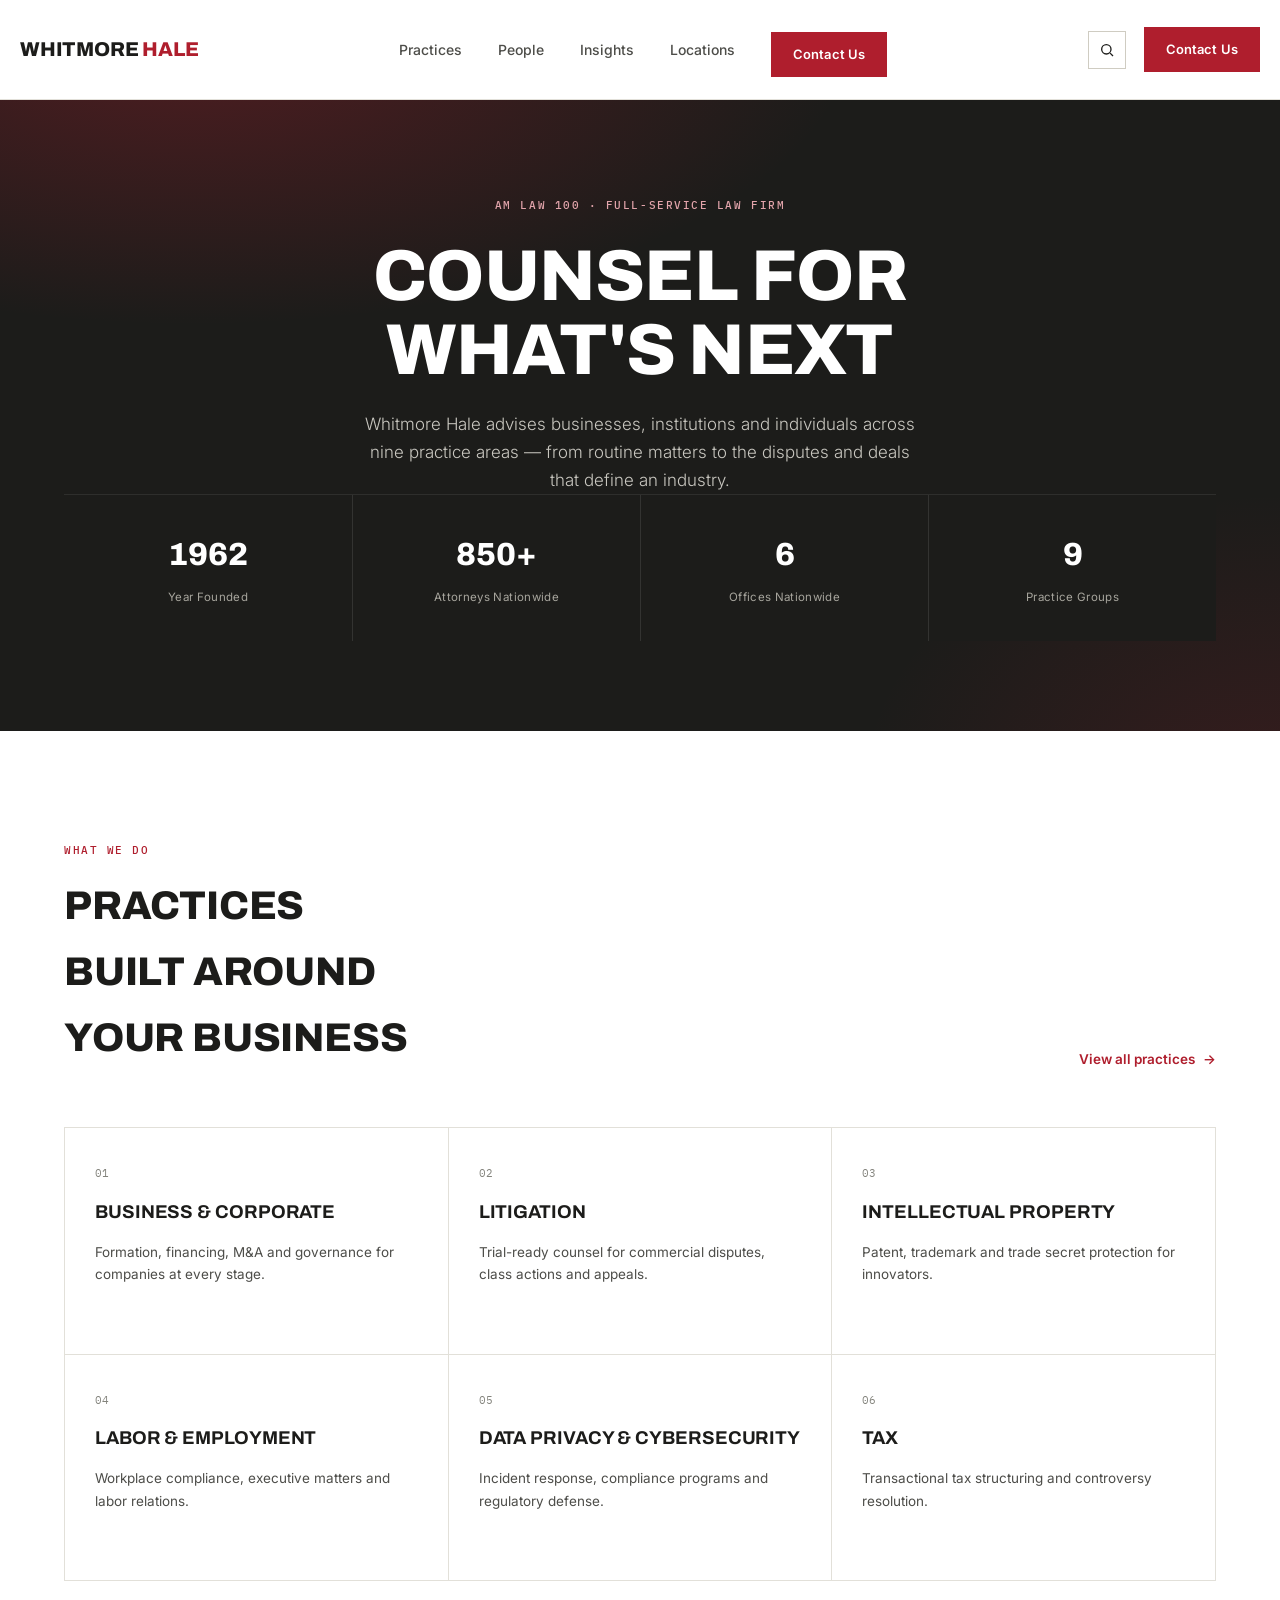
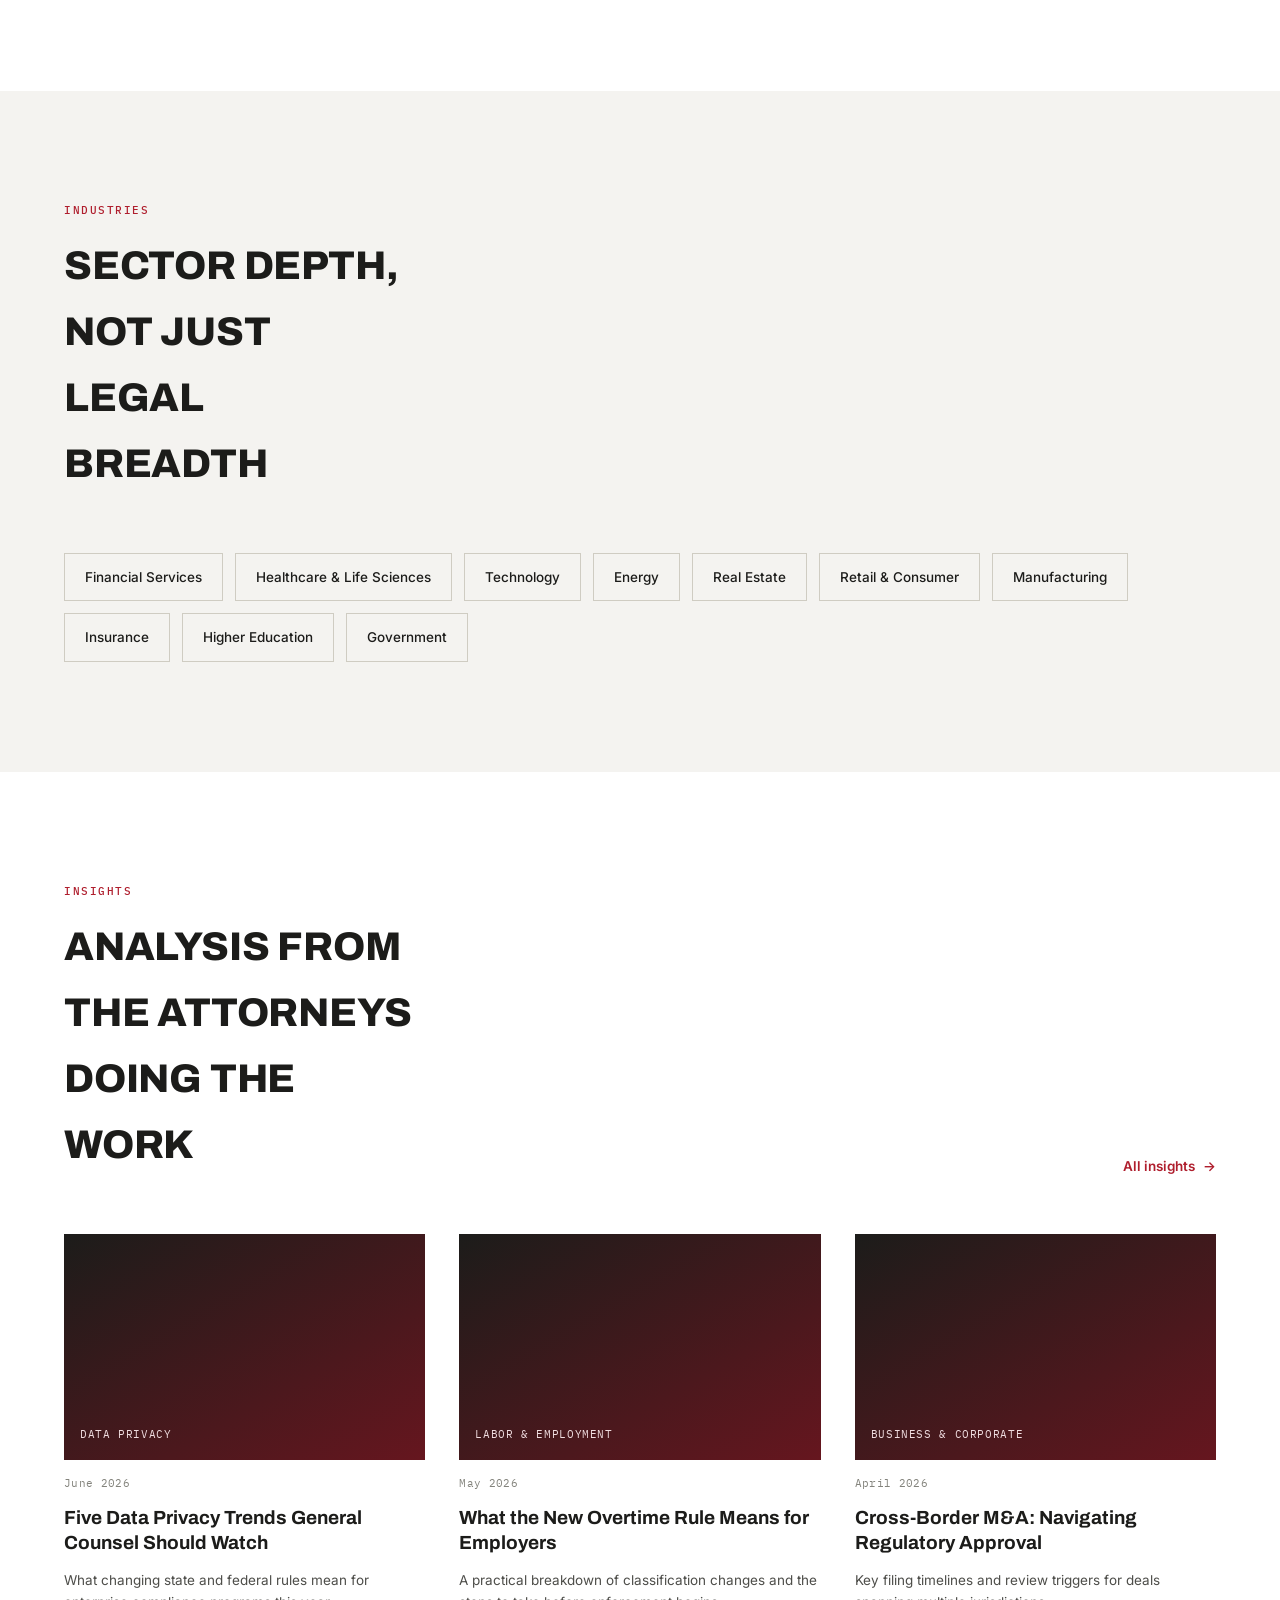
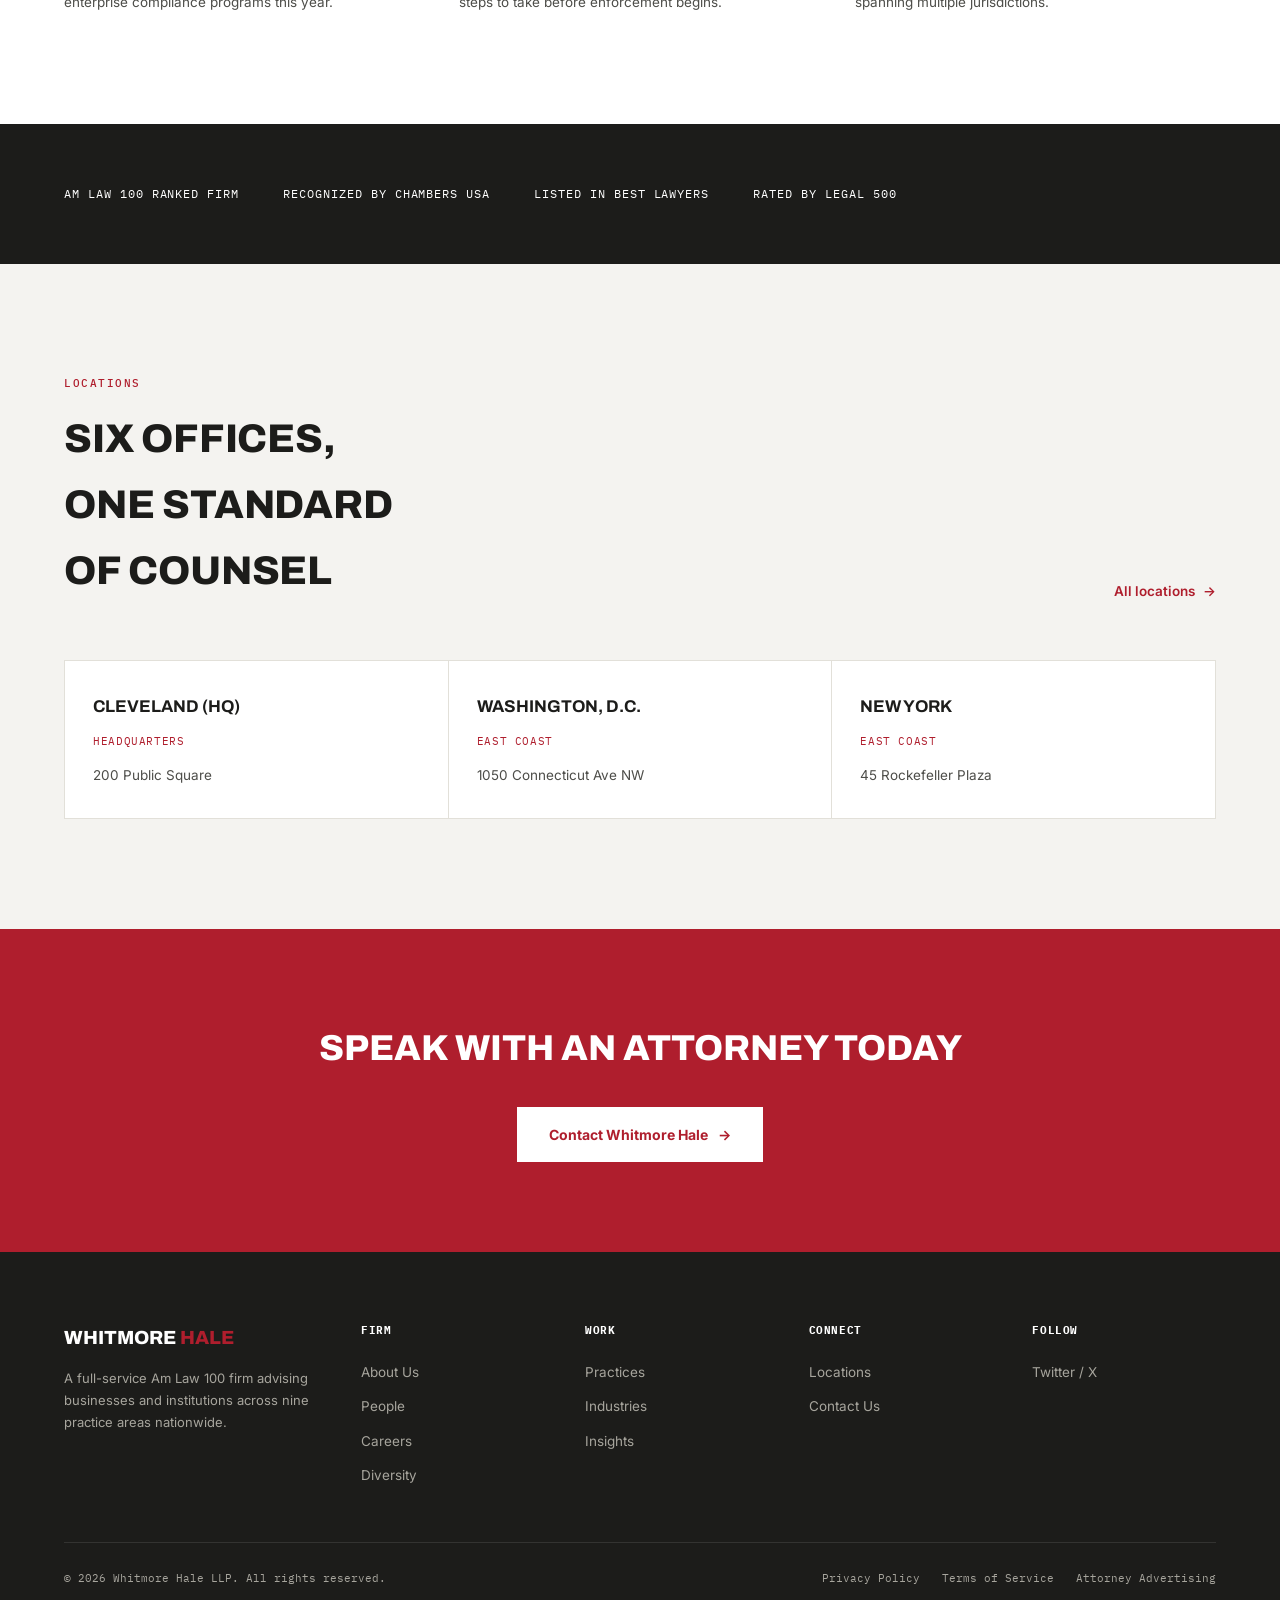
==== commit d7a6b247: "Update index.html" ====
--- a/index.html
+++ b/index.html
@@ -47,7 +47,7 @@
         <h1>Counsel for<br>what's next</h1>
         <p class="lede">Whitmore Hale advises businesses, institutions and individuals across nine practice areas — from
           routine matters to the disputes and deals that define an industry.</p>
-
+        <!-- 
         <div class="search-block">
           <form class="search-form" id="heroSearchForm">
             <input type="text" placeholder="Search attorneys, practices, insights…" aria-label="Search">
@@ -66,28 +66,28 @@
             <span>Labor &amp; Employment</span>
           </div>
         </div>
-      </div>
-
-      <div class="hero-stats">
-        <div class="wrap">
-          <div class="stat">
-            <div class="n">1962</div>
-            <div class="l">Year Founded</div>
-          </div>
-          <div class="stat">
-            <div class="n">850+</div>
-            <div class="l">Attorneys Nationwide</div>
-          </div>
-          <div class="stat">
-            <div class="n">6</div>
-            <div class="l">Offices Nationwide</div>
-          </div>
-          <div class="stat">
-            <div class="n">9</div>
-            <div class="l">Practice Groups</div>
-          </div>
-        </div>
-      </div>
+      </div> -->
+
+        <div class="hero-stats">
+          <div class="wrap">
+            <div class="stat">
+              <div class="n">1962</div>
+              <div class="l">Year Founded</div>
+            </div>
+            <div class="stat">
+              <div class="n">850+</div>
+              <div class="l">Attorneys Nationwide</div>
+            </div>
+            <div class="stat">
+              <div class="n">6</div>
+              <div class="l">Offices Nationwide</div>
+            </div>
+            <div class="stat">
+              <div class="n">9</div>
+              <div class="l">Practice Groups</div>
+            </div>
+          </div>
+        </div>
     </section>
 
     <section>
@@ -290,4 +290,4 @@
   <script src="script.js"></script>
 </body>
 
-</html>+</html>
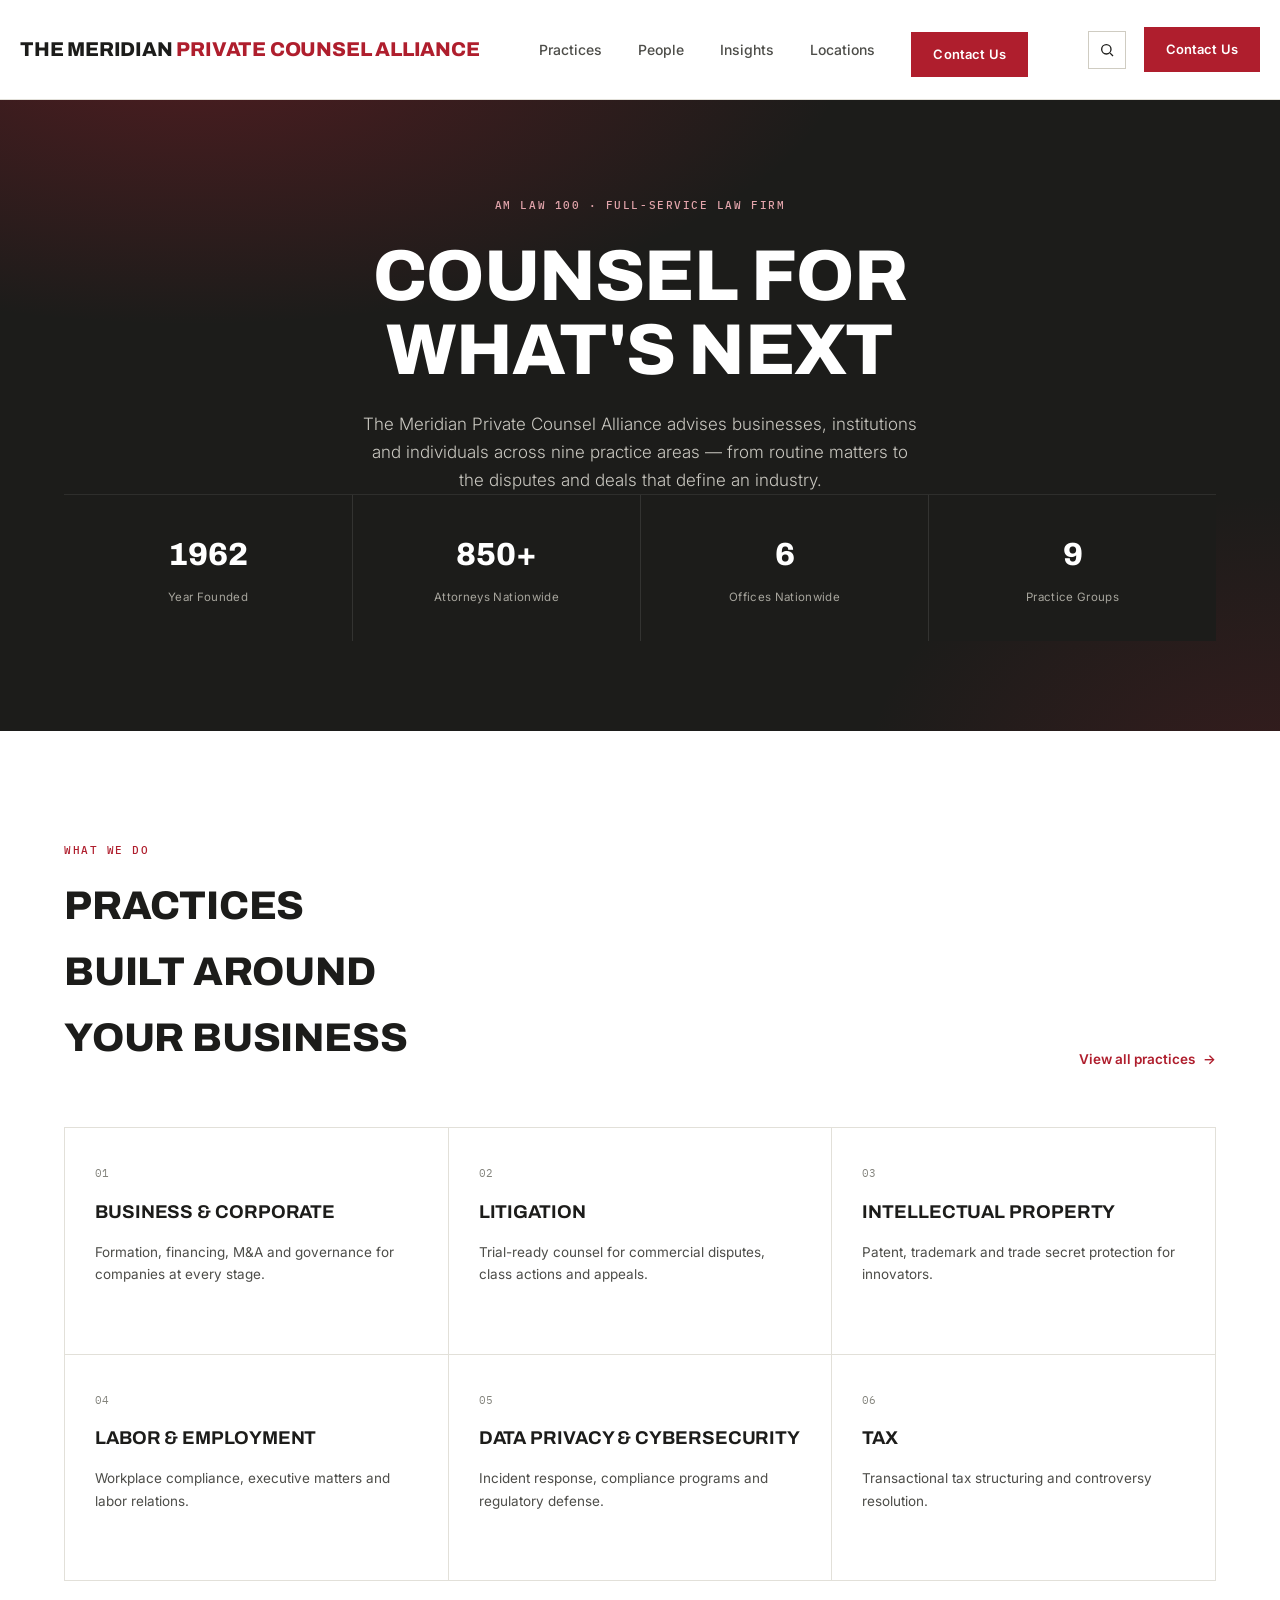
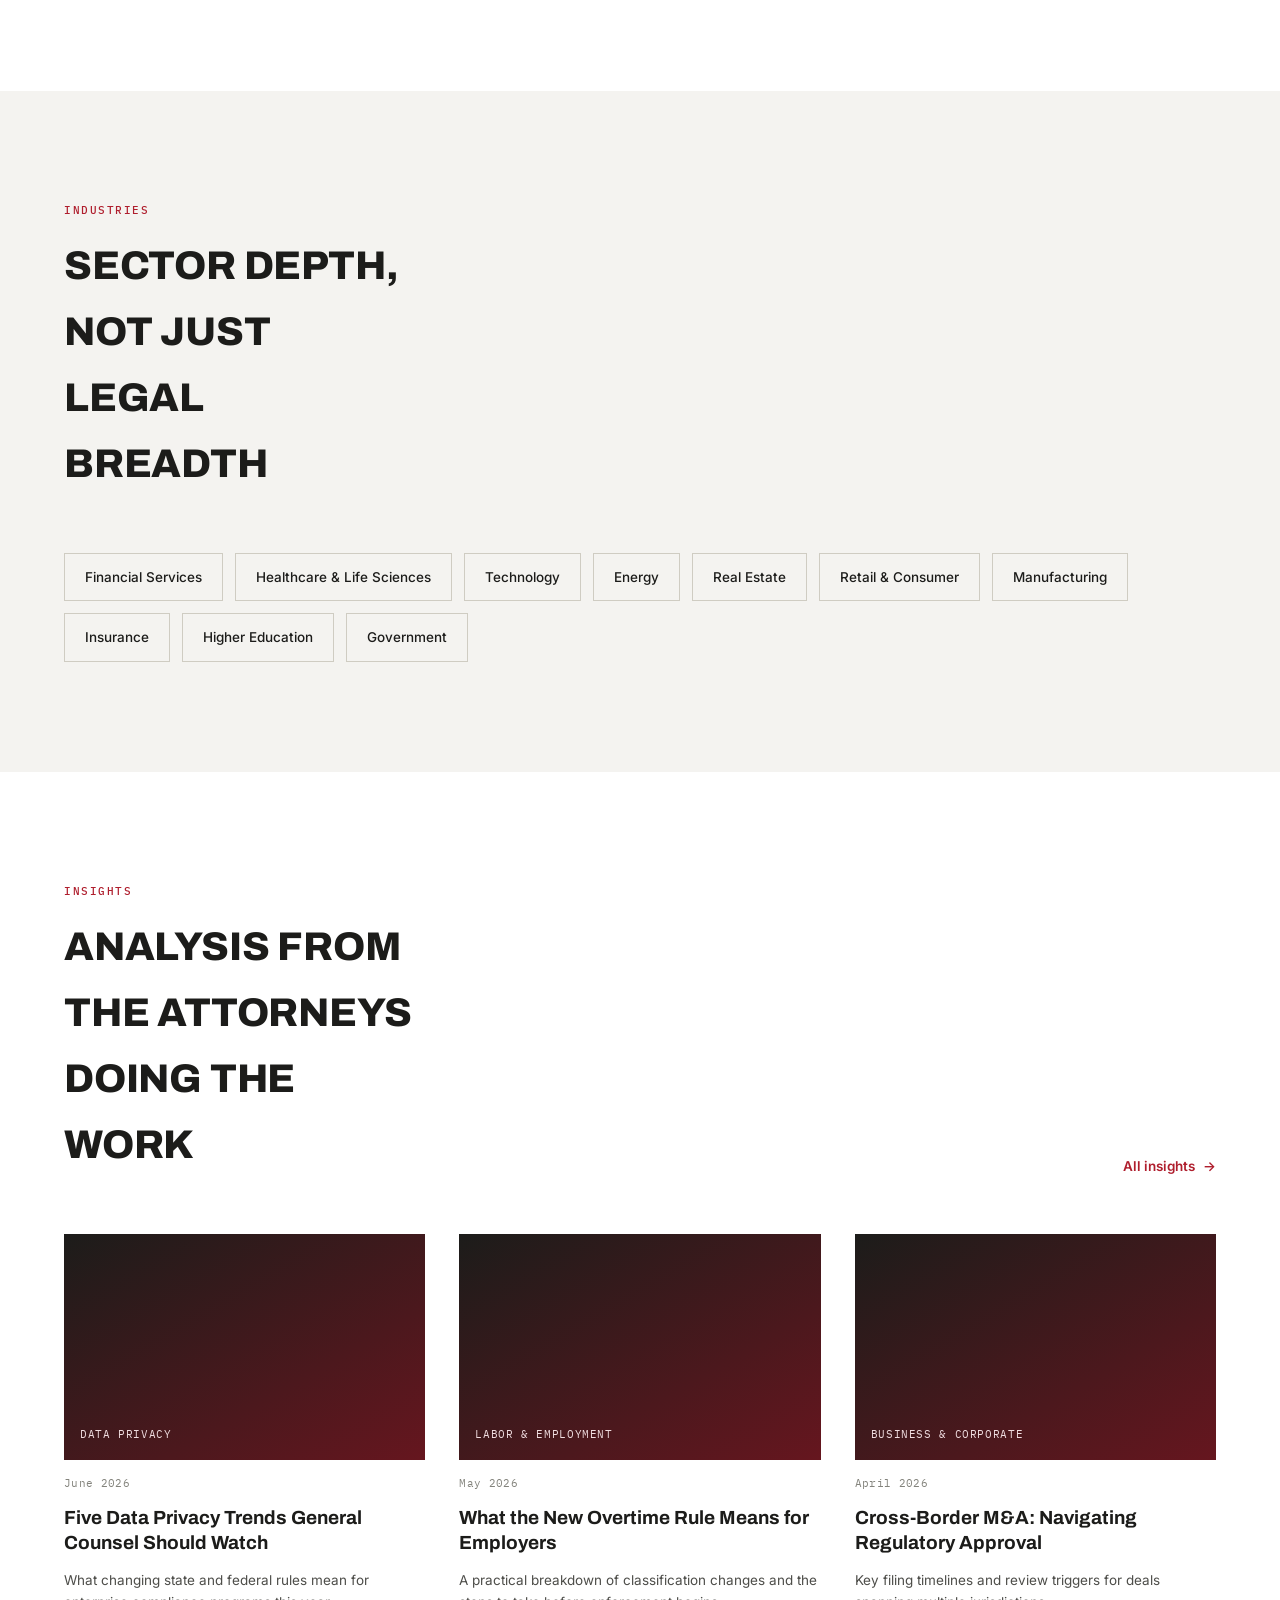
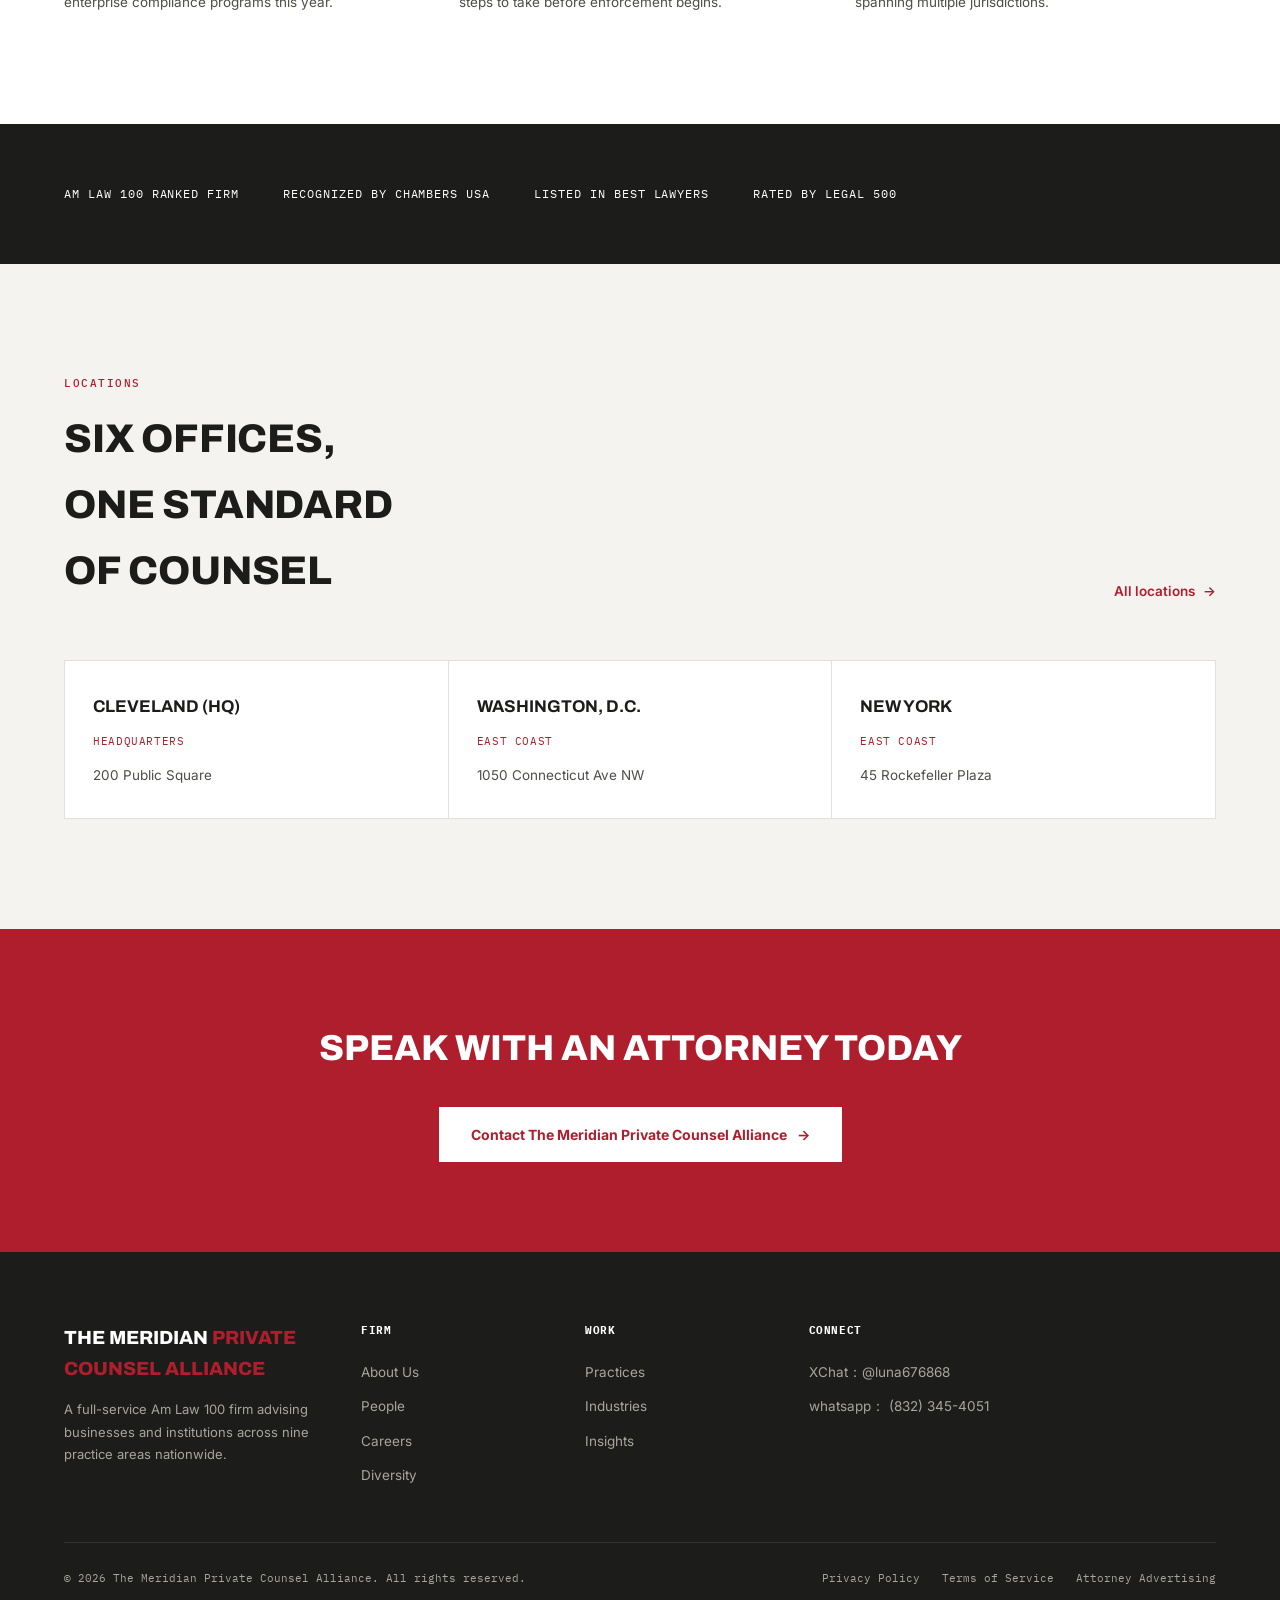
==== commit 8e2e3ea1: "Add files via upload" ====
--- a/index.html
+++ b/index.html
@@ -4,7 +4,7 @@
 <head>
   <meta charset="UTF-8">
   <meta name="viewport" content="width=device-width, initial-scale=1.0">
-  <title>Whitmore Hale LLP | Am Law 100 Full-Service Law Firm</title>
+  <title>The Meridian Private Counsel Alliance</title>
   <link rel="preconnect" href="https://fonts.googleapis.com">
   <link rel="preconnect" href="https://fonts.gstatic.com" crossorigin>
   <link
@@ -17,7 +17,8 @@
 
   <header class="site">
     <div class="wrap nav-inner">
-      <a href="index.html" class="brand">WHITMORE <span>HALE</span></a>
+
+      <a href="index.html" class="brand">The Meridian <span>Private Counsel Alliance</span></a>
       <button class="nav-toggle" id="navToggle" aria-label="Open menu" aria-expanded="false">☰</button>
       <nav class="links" id="navLinks">
         <a href="practices.html">Practices</a>
@@ -45,7 +46,8 @@
       <div class="wrap hero-inner">
         <div class="eyebrow">Am Law 100 · Full-Service Law Firm</div>
         <h1>Counsel for<br>what's next</h1>
-        <p class="lede">Whitmore Hale advises businesses, institutions and individuals across nine practice areas — from
+        <p class="lede">The Meridian Private Counsel Alliance advises businesses, institutions and individuals across
+          nine practice areas — from
           routine matters to the disputes and deals that define an industry.</p>
         <!-- 
         <div class="search-block">
@@ -239,7 +241,8 @@
     <section class="cta-band" style="padding:90px 0;">
       <div class="wrap">
         <h2>Speak with an attorney today</h2>
-        <a href="contact.html" class="btn-white">Contact Whitmore Hale <span class="arrow">→</span></a>
+        <a href="contact.html" class="btn-white">Contact The Meridian Private Counsel Alliance <span
+            class="arrow">→</span></a>
       </div>
     </section>
 
@@ -249,7 +252,7 @@
     <div class="wrap">
       <div class="foot-grid">
         <div>
-          <div class="foot-brand">WHITMORE <span>HALE</span></div>
+          <div class="foot-brand">The Meridian <span>Private Counsel Alliance</span></div>
           <p>A full-service Am Law 100 firm advising businesses and institutions across nine practice areas nationwide.
           </p>
         </div>
@@ -268,16 +271,12 @@
         </div>
         <div class="foot-col">
           <h5>Connect</h5>
-          <a href="contact.html">Locations</a>
-          <a href="contact.html">Contact Us</a>
-        </div>
-        <div class="foot-col">
-          <h5>Follow</h5>
-          <a href="#">Twitter / X</a>
+          <a href="contact.html">XChat：@luna676868</a>
+          <a href="contact.html">whatsapp： (832) 345-4051</a>
         </div>
       </div>
       <div class="foot-bottom">
-        <div>© 2026 Whitmore Hale LLP. All rights reserved.</div>
+        <div>© 2026 The Meridian Private Counsel Alliance. All rights reserved.</div>
         <div class="foot-links">
           <a href="#">Privacy Policy</a>
           <a href="#">Terms of Service</a>
@@ -290,4 +289,4 @@
   <script src="script.js"></script>
 </body>
 
-</html>
+</html>
